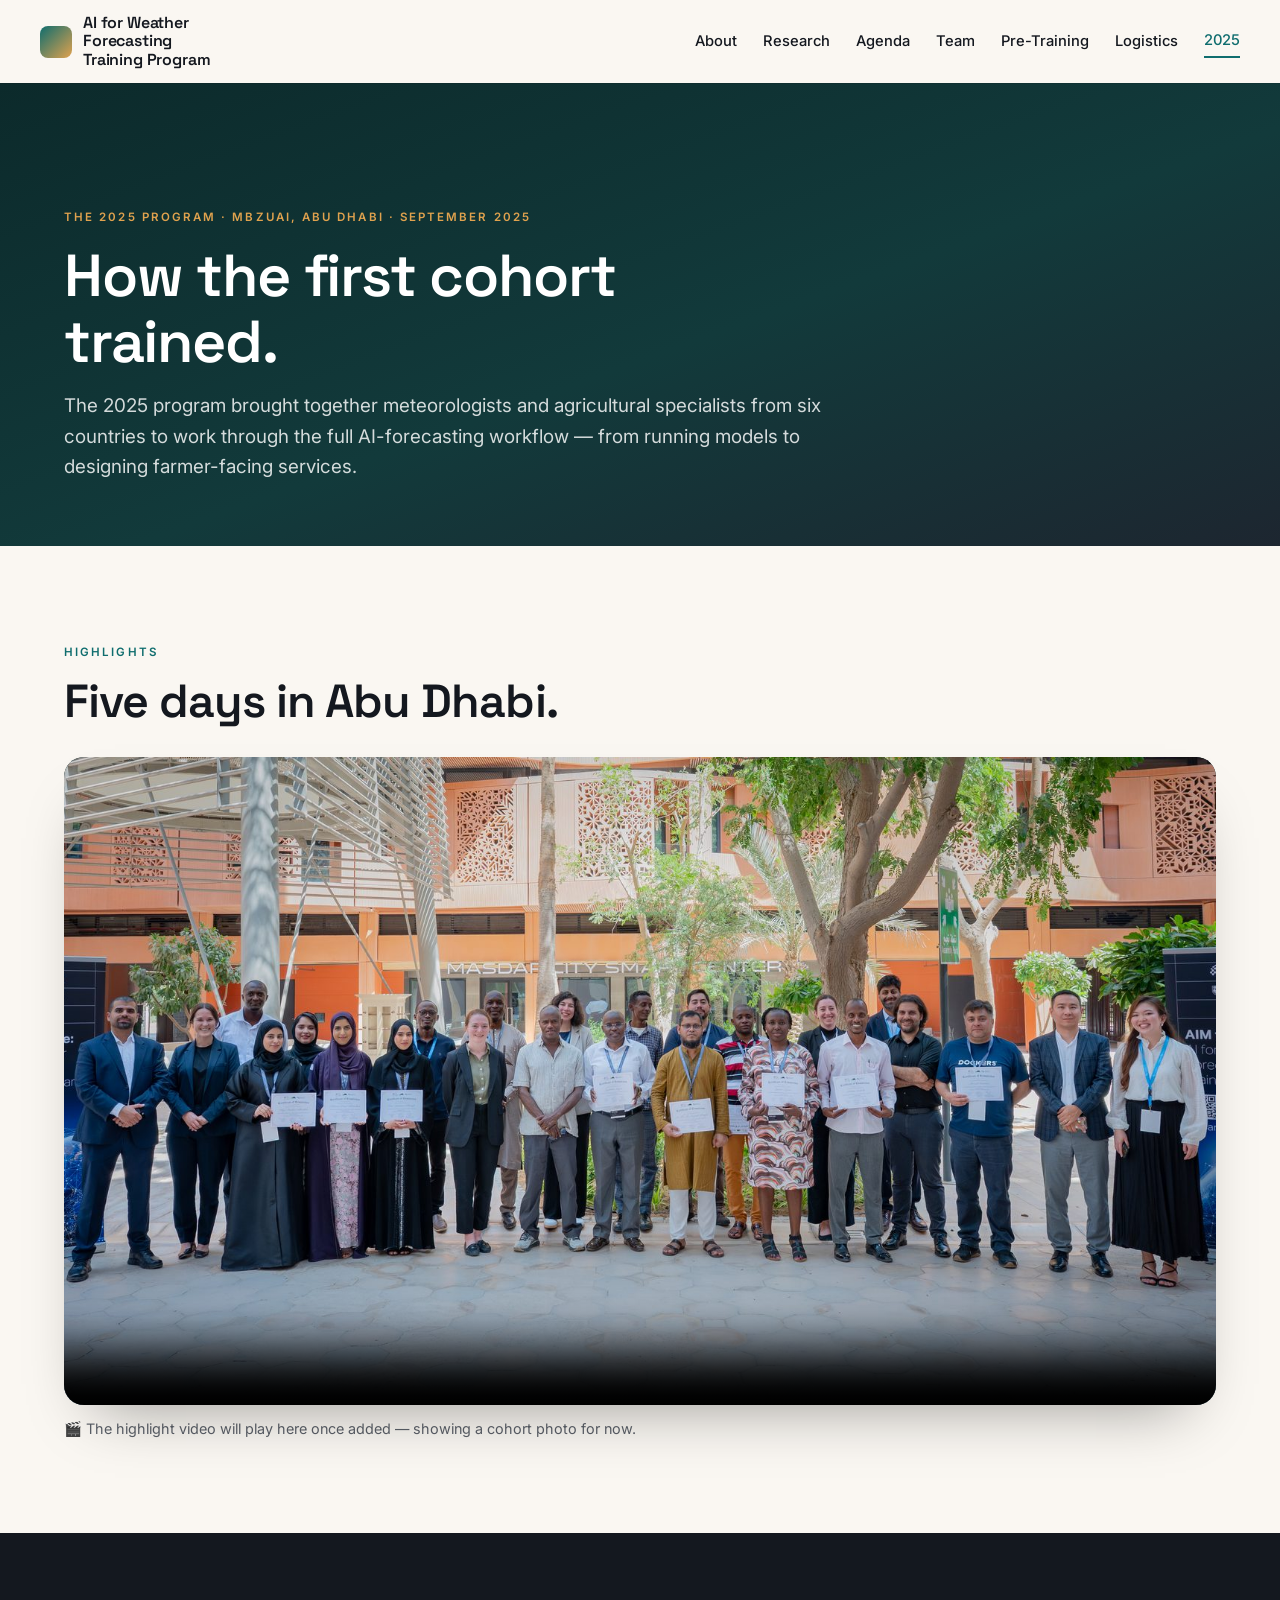
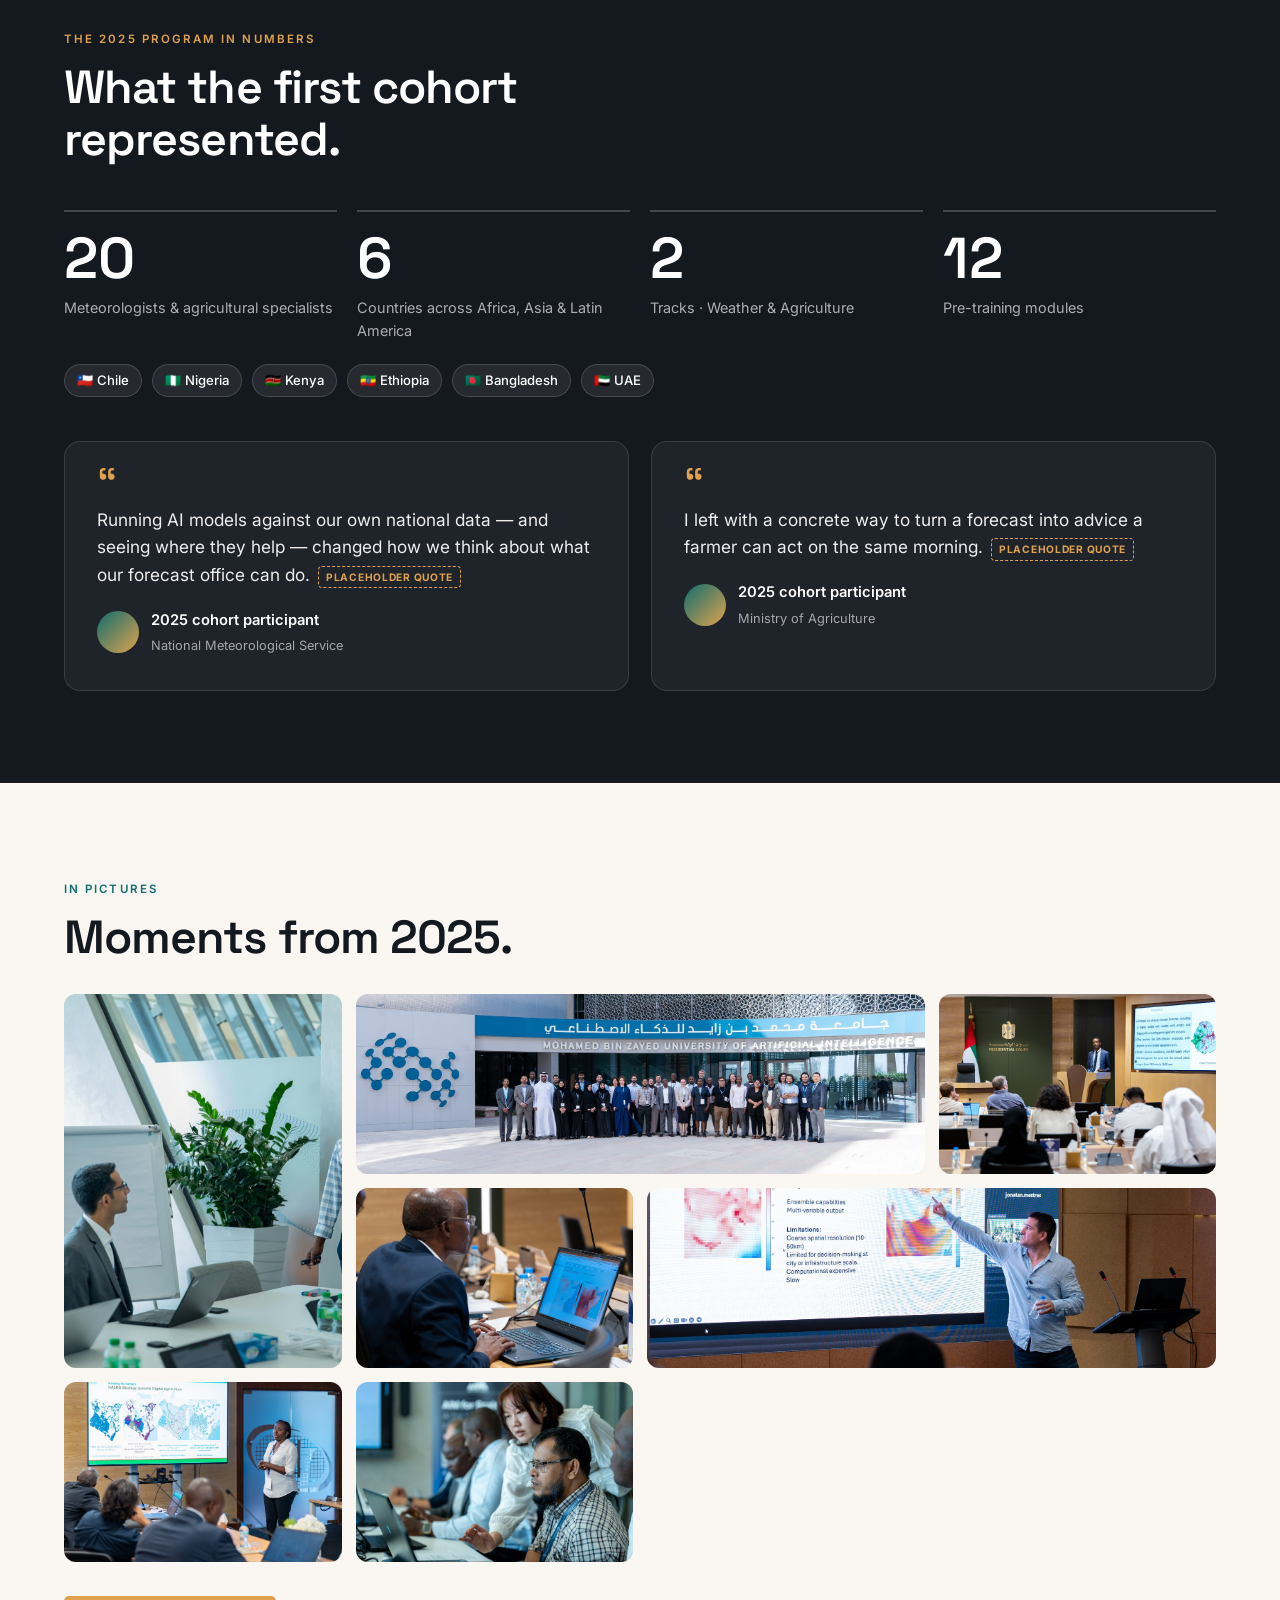
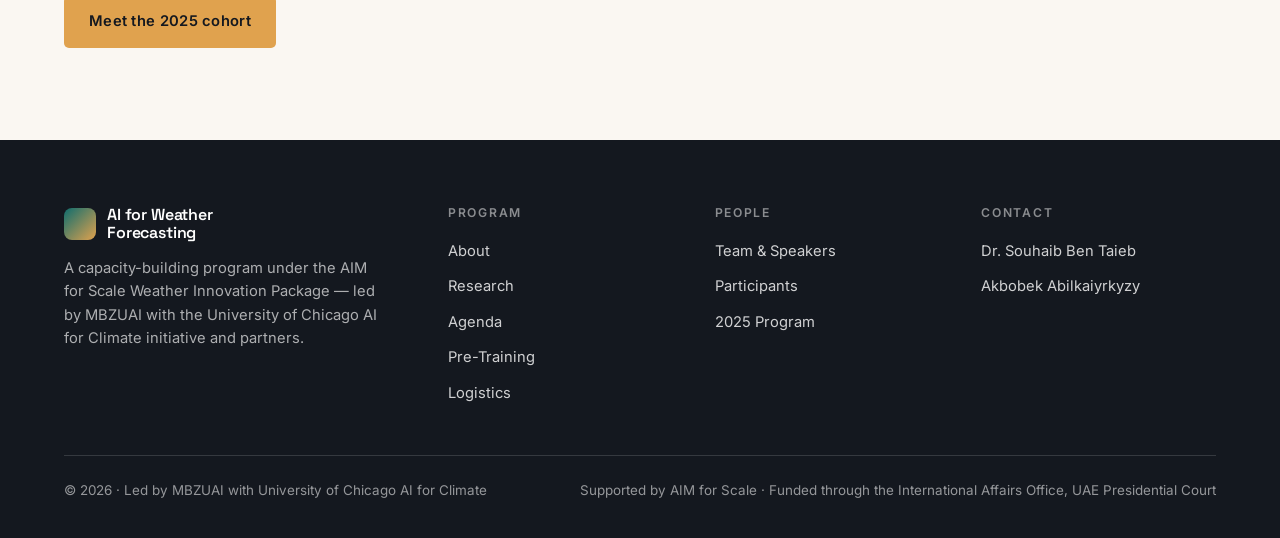
==== 2025.html @ da076595 "Add files via upload" ====
<!DOCTYPE html>
<html lang="en">
<head>
<meta charset="UTF-8">
<meta name="viewport" content="width=device-width, initial-scale=1.0">
<title>The 2025 Program · AI for Weather Forecasting Training Program</title>
<meta name="description" content="A look back at the 2025 program — the first cohort of meteorologists and agricultural specialists from six countries, trained at MBZUAI in Abu Dhabi, September 2025.">
<link rel="preconnect" href="https://fonts.googleapis.com">
<link rel="preconnect" href="https://fonts.gstatic.com" crossorigin>
<link href="https://fonts.googleapis.com/css2?family=Space+Grotesk:wght@400;500;600;700&family=Inter:wght@400;500;600;700&display=swap" rel="stylesheet">
<link rel="stylesheet" href="styles.css">
<style>
.play{position:absolute;inset:0;display:flex;align-items:center;justify-content:center;z-index:4;cursor:pointer;background:linear-gradient(160deg,rgba(12,42,43,.35),rgba(29,38,48,.55))}
.play .btncircle{width:80px;height:80px;border-radius:50%;background:var(--amber);display:flex;align-items:center;justify-content:center;box-shadow:0 12px 30px rgba(0,0,0,.35);transition:.2s}
.play:hover .btncircle{transform:scale(1.07)}
.play .btncircle::after{content:"";border-left:25px solid var(--ink);border-top:15px solid transparent;border-bottom:15px solid transparent;margin-left:6px}
.stat-row{display:grid;grid-template-columns:repeat(4,1fr);gap:20px;margin:8px 0}
.stat{border-top:2px solid rgba(255,255,255,.2);padding-top:18px}
.stat .fig{font-family:var(--serif);font-size:clamp(2.4rem,4.6vw,3.6rem);font-weight:600;line-height:1}
.stat .cap{color:rgba(255,255,255,.65);font-size:.9rem;margin-top:8px}
.flags{display:flex;gap:10px;flex-wrap:wrap;margin-top:22px}
.flags .flagchip{background:rgba(255,255,255,.08);border-color:rgba(255,255,255,.15);color:#fff}
.quotes{display:grid;grid-template-columns:1fr 1fr;gap:22px;margin-top:44px}
.quote{background:rgba(255,255,255,.05);border:1px solid rgba(255,255,255,.12);border-radius:16px;padding:32px}
.quote .qm{font-family:var(--serif);font-size:3rem;color:var(--amber);line-height:.5;height:24px}
.quote p{font-size:1.08rem;color:rgba(255,255,255,.92);margin:8px 0 18px}
.quote .who{display:flex;align-items:center;gap:12px}
.quote .who .av{width:42px;height:42px;border-radius:50%;background:linear-gradient(135deg,var(--teal),var(--amber));flex:0 0 auto}
.quote .who .nm{font-weight:600;font-size:.92rem}
.quote .who .rl{font-size:.8rem;color:rgba(255,255,255,.6)}
.tag-ph{display:inline-block;font-size:.64rem;font-weight:700;letter-spacing:.07em;color:var(--amber);border:1px dashed var(--amber);border-radius:4px;padding:2px 7px;margin-left:8px}
.gal{display:grid;grid-template-columns:repeat(4,1fr);grid-auto-rows:180px;gap:14px;margin-top:8px}
.gal .cell{background:var(--sand-2);border-radius:12px;position:relative;overflow:hidden}
.gal .cell.tall{grid-row:span 2}.gal .cell.wide{grid-column:span 2}
.gal .cell img{position:absolute;inset:0;width:100%;height:100%;object-fit:cover;transition:transform .5s}
.gal .cell:hover img{transform:scale(1.05)}
.vcap{color:var(--muted);font-size:.9rem;margin-top:12px}
@media(max-width:900px){.stat-row{grid-template-columns:1fr 1fr}.quotes{grid-template-columns:1fr}.gal{grid-template-columns:1fr 1fr}}
@media(max-width:560px){.stat-row,.gal{grid-template-columns:1fr}}
</style>
</head>
<body>

<nav class="nav">
  <div class="wrap nav-inner">
    <a class="brand" href="index.html"><span class="mark"></span>AI for Weather Forecasting<br>Training Program</a>
    <div class="links">
      <a href="index.html#about">About</a><a href="research.html">Research</a><a href="agenda.html">Agenda</a><a href="team.html">Team</a>
      <a href="pre-training.html">Pre-Training</a><a href="logistics.html">Logistics</a><a href="2025.html" class="active">2025</a>
    </div>
    <button class="burger" id="burger" aria-label="Open menu"><span></span><span></span><span></span></button>
  </div>
</nav>
<div class="sheet" id="sheet">
  <div class="top"><span class="brand"><span class="mark"></span>AI for Weather Forecasting</span><button class="x" id="closeSheet">&times;</button></div>
  <a href="index.html#about">About</a><a href="research.html">Research</a><a href="agenda.html">Agenda</a><a href="team.html">Team</a>
  <a href="pre-training.html">Pre-Training</a><a href="logistics.html">Logistics</a><a href="2025.html">2025</a>
</div>

<header class="pagehero">
  <div class="wrap">
    <span class="eyebrow" style="color:var(--amber)">The 2025 Program · MBZUAI, Abu Dhabi · September 2025</span>
    <h1>How the first cohort trained.</h1>
    <p class="lead">The 2025 program brought together meteorologists and agricultural specialists from six countries to work through the full AI-forecasting workflow — from running models to designing farmer-facing services.</p>
  </div>
</header>

<!-- HIGHLIGHT VIDEO -->
<section>
  <div class="wrap reveal">
    <div class="sec-head" style="margin-bottom:30px"><span class="eyebrow">Highlights</span><h2>Five days in Abu Dhabi.</h2></div>
    <!-- Poster is a real 2025 cohort photo. Drop assets/2025-highlight.mp4 (H.264) in to enable playback. -->
    <div class="embed-16x9">
      <video id="hl" poster="assets/2025-02.jpg" preload="metadata" controls playsinline>
        <source src="assets/2025-highlight.mp4" type="video/mp4">
        Your browser does not support the video tag.
      </video>
      <div class="play" id="playbtn" style="display:none"><span class="btncircle"></span></div>
    </div>
    <p class="vcap">🎬 The highlight video will play here once added — showing a cohort photo for now.</p>
  </div>
</section>

<!-- OUTCOMES -->
<section class="band-ink">
  <div class="wrap reveal">
    <div class="sec-head"><span class="eyebrow" style="color:var(--amber)">The 2025 program in numbers</span><h2 style="color:#fff">What the first cohort represented.</h2></div>
    <div class="stat-row" style="margin-top:44px">
      <div class="stat"><div class="fig">20</div><div class="cap">Meteorologists &amp; agricultural specialists</div></div>
      <div class="stat"><div class="fig">6</div><div class="cap">Countries across Africa, Asia &amp; Latin America</div></div>
      <div class="stat"><div class="fig">2</div><div class="cap">Tracks · Weather &amp; Agriculture</div></div>
      <div class="stat"><div class="fig">12</div><div class="cap">Pre-training modules</div></div>
    </div>
    <div class="flags">
      <span class="flagchip">🇨🇱 Chile</span><span class="flagchip">🇳🇬 Nigeria</span><span class="flagchip">🇰🇪 Kenya</span>
      <span class="flagchip">🇪🇹 Ethiopia</span><span class="flagchip">🇧🇩 Bangladesh</span><span class="flagchip">🇦🇪 UAE</span>
    </div>
    <div class="quotes">
      <div class="quote">
        <div class="qm">&ldquo;</div>
        <p>Running AI models against our own national data — and seeing where they help — changed how we think about what our forecast office can do.<span class="tag-ph">PLACEHOLDER QUOTE</span></p>
        <div class="who"><span class="av"></span><span><span class="nm">2025 cohort participant</span><br><span class="rl">National Meteorological Service</span></span></div>
      </div>
      <div class="quote">
        <div class="qm">&ldquo;</div>
        <p>I left with a concrete way to turn a forecast into advice a farmer can act on the same morning.<span class="tag-ph">PLACEHOLDER QUOTE</span></p>
        <div class="who"><span class="av"></span><span><span class="nm">2025 cohort participant</span><br><span class="rl">Ministry of Agriculture</span></span></div>
      </div>
    </div>
  </div>
</section>

<!-- GALLERY -->
<section>
  <div class="wrap reveal">
    <div class="sec-head" style="margin-bottom:30px"><span class="eyebrow">In pictures</span><h2>Moments from 2025.</h2></div>
    <div class="gal">
      <div class="cell tall"><img src="assets/2025-01.jpg" alt="Session at the 2025 program" loading="lazy"></div>
      <div class="cell wide"><img src="assets/2025-03.jpg" alt="The 2025 cohort at MBZUAI, Abu Dhabi" loading="lazy"></div>
      <div class="cell"><img src="assets/2025-04.jpg" alt="Presentation during the 2025 program" loading="lazy"></div>
      <div class="cell"><img src="assets/2025-06.jpg" alt="Participant presenting" loading="lazy"></div>
      <div class="cell wide"><img src="assets/2025-08.jpg" alt="Hands-on lab session" loading="lazy"></div>
      <div class="cell"><img src="assets/2025-05.jpg" alt="Session at the UAE Presidential Court" loading="lazy"></div>
      <div class="cell"><img src="assets/2025-07.jpg" alt="Collaboration during the labs" loading="lazy"></div>
    </div>
    <div style="margin-top:34px"><a class="btn btn-accent" href="participants.html">Meet the 2025 cohort</a></div>
  </div>
</section>

<footer>
  <div class="wrap">
    <div class="foot-grid">
      <div><span class="brand"><span class="mark"></span>AI for Weather Forecasting</span><p class="foot-note">A capacity-building program under the AIM for Scale Weather Innovation Package — led by MBZUAI with the University of Chicago AI for Climate initiative and partners.</p></div>
      <div><h4>Program</h4><a href="index.html#about">About</a><a href="research.html">Research</a><a href="agenda.html">Agenda</a><a href="pre-training.html">Pre-Training</a><a href="logistics.html">Logistics</a></div>
      <div><h4>People</h4><a href="team.html">Team &amp; Speakers</a><a href="participants.html">Participants</a><a href="2025.html">2025 Program</a></div>
      <div><h4>Contact</h4><a href="mailto:Souhaib.BenTaieb@mbzuai.ac.ae">Dr. Souhaib Ben Taieb</a><a href="mailto:Akbobek.Abilkaiyrkyzy@mbzuai.ac.ae">Akbobek Abilkaiyrkyzy</a></div>
    </div>
    <div class="foot-bottom"><span>© 2026 · Led by MBZUAI with University of Chicago AI for Climate</span><span>Supported by AIM for Scale · Funded through the International Affairs Office, UAE Presidential Court</span></div>
  </div>
</footer>

<script>
const sheet=document.getElementById('sheet');
document.getElementById('burger').onclick=()=>sheet.classList.add('open');
document.getElementById('closeSheet').onclick=()=>sheet.classList.remove('open');
sheet.querySelectorAll('a').forEach(a=>a.onclick=()=>sheet.classList.remove('open'));
const io=new IntersectionObserver(es=>es.forEach(e=>{if(e.isIntersecting){e.target.classList.add('in');io.unobserve(e.target);}}),{threshold:.12});
document.querySelectorAll('.reveal').forEach(el=>io.observe(el));
const hl=document.getElementById('hl'),pb=document.getElementById('playbtn');
if(pb&&hl){hl.addEventListener('loadeddata',()=>{pb.style.display='flex';});
  pb.onclick=()=>{pb.style.display='none';hl.play().catch(()=>{});};}
</script>
</body>
</html>
---- styles.css ----
/* ============================================================
   AI Weather Forecasting Training Program — shared design system
   Used by: index.html, pre-training.html, agenda.html,
            team.html, logistics.html
   ============================================================ */

:root{
  --ink:#14181F; --paper:#FAF7F2; --sand:#ECE4D6; --sand-2:#E3D8C4;
  --teal:#0F6D6E; --teal-d:#0A5354; --amber:#E0A24E; --amber-d:#C9863A;
  --muted:#5B6068; --line:rgba(20,24,31,.12);
  --serif:'Space Grotesk','Inter',system-ui,sans-serif; --sans:'Inter',system-ui,sans-serif;
  --wrap:1200px;
}
*{box-sizing:border-box;margin:0;padding:0}
html{scroll-behavior:smooth}
body{font-family:var(--sans);color:var(--ink);background:var(--paper);line-height:1.6;-webkit-font-smoothing:antialiased}
img{max-width:100%;display:block}
a{color:inherit;text-decoration:none}
.wrap{max-width:var(--wrap);margin:0 auto;padding:0 24px}
h1,h2,h3,h4{font-family:var(--serif);font-weight:600;line-height:1.12;letter-spacing:-.02em}
.eyebrow{font-family:var(--sans);font-weight:600;font-size:.72rem;letter-spacing:.18em;text-transform:uppercase;color:var(--teal)}
.lead{font-size:1.18rem;color:var(--muted);max-width:64ch}
.center{text-align:center}
.mx{margin-left:auto;margin-right:auto}

/* annotation flag for placeholder assets/copy */
.note{position:relative}
.note::after{content:attr(data-note);position:absolute;top:10px;left:10px;background:var(--ink);color:#fff;font-family:var(--sans);
  font-size:.62rem;font-weight:600;letter-spacing:.05em;padding:5px 9px;border-radius:4px;max-width:82%;line-height:1.35;z-index:3;opacity:.92}

/* ---------- buttons ---------- */
.btn{display:inline-flex;align-items:center;gap:8px;font-family:var(--sans);font-weight:600;font-size:.92rem;letter-spacing:.02em;
  padding:13px 24px;border-radius:5px;border:1.5px solid transparent;cursor:pointer;transition:.15s;white-space:nowrap}
.btn-primary{background:var(--ink);color:#fff}.btn-primary:hover{background:#000}
.btn-accent{background:var(--amber);color:var(--ink)}.btn-accent:hover{background:var(--amber-d)}
.btn-teal{background:var(--teal);color:#fff}.btn-teal:hover{background:var(--teal-d)}
.btn-outline{border-color:var(--ink);color:var(--ink)}.btn-outline:hover{background:var(--ink);color:#fff}
.btn-lg{padding:16px 32px;font-size:1.02rem}
.btn[disabled],.btn.is-disabled{background:var(--sand-2);color:var(--muted);cursor:not-allowed;border-color:transparent}

/* ---------- nav + partner lockup ---------- */
.nav{position:sticky;top:0;z-index:50;background:rgba(250,247,242,.92);backdrop-filter:blur(10px);box-shadow:0 1px 0 var(--line)}
.nav.overhero{background:transparent;box-shadow:none}
.nav-inner{display:flex;align-items:center;justify-content:space-between;gap:24px;padding:14px 0}
.brand{display:flex;align-items:center;gap:11px;font-family:var(--serif);font-weight:600;font-size:1rem;line-height:1.15;letter-spacing:-.01em;max-width:22ch}
.brand .mark{width:32px;height:32px;border-radius:8px;background:linear-gradient(135deg,var(--teal),var(--amber));flex:0 0 auto}
.nav.overhero .brand,.nav.overhero .links a{color:#fff}
.links{display:flex;align-items:center;gap:26px}
.links a{font-size:.92rem;font-weight:500;padding:4px 0}
.links a:hover{color:var(--teal)}
.nav.overhero .links a:hover{color:var(--amber)}
.links a.active{color:var(--teal);border-bottom:2px solid var(--teal)}
.nav.overhero .links a.active{color:#fff;border-color:var(--amber)}
.burger{display:none;flex-direction:column;gap:5px;background:none;border:0;cursor:pointer;padding:6px;color:var(--ink)}
.nav.overhero .burger{color:#fff}
.burger span{width:24px;height:2px;background:currentColor}

/* partner strip — the co-branded identity */
.partners{background:var(--ink);color:#fff;padding:20px 0}
.partners.light{background:#fff;color:var(--ink);border-bottom:1px solid var(--line)}
.partners-inner{display:flex;align-items:center;gap:14px 30px;flex-wrap:wrap;justify-content:center}
.partners .plabel{font-size:.7rem;letter-spacing:.16em;text-transform:uppercase;color:rgba(255,255,255,.5)}
.partners.light .plabel{color:var(--muted)}
.plogo{height:38px;padding:7px 15px;border:1px solid rgba(255,255,255,.2);border-radius:7px;display:flex;align-items:center;
  font-weight:600;font-size:.8rem;letter-spacing:.01em;color:rgba(255,255,255,.9);background:rgba(255,255,255,.04)}
.partners.light .plogo{border-color:var(--line);color:var(--ink);background:var(--sand)}
.plogo.support{opacity:.85;font-weight:500}

/* image-based partner lockup */
.logolock{display:flex;flex-direction:column;gap:18px;align-items:center;text-align:center}
.logolabel{font-size:.7rem;letter-spacing:.16em;text-transform:uppercase;color:var(--muted);font-weight:600}
.logorow{display:flex;align-items:center;justify-content:center;gap:20px 40px;flex-wrap:wrap}
.logorow img{height:52px;width:auto;object-fit:contain}
.logorow.sm{gap:16px 30px}
.logorow.sm img{height:32px;filter:grayscale(1);opacity:.7;transition:.2s}
.logorow.sm img:hover{filter:none;opacity:1}
.logodiv{width:1px;height:34px;background:var(--line)}
@media(max-width:560px){.logorow img{height:40px}.logorow.sm img{height:26px}}

/* mobile sheet */
.sheet{position:fixed;inset:0;background:var(--paper);z-index:60;transform:translateX(100%);transition:transform .3s;display:flex;flex-direction:column;padding:24px}
.sheet.open{transform:none}
.sheet .top{display:flex;justify-content:space-between;align-items:center;margin-bottom:28px}
.sheet a{font-family:var(--serif);font-size:1.5rem;padding:13px 0;border-bottom:1px solid var(--line)}
.x{background:none;border:0;font-size:1.9rem;cursor:pointer;line-height:1}

/* ---------- sections ---------- */
section{padding:92px 0}
.band{background:var(--sand)}
.band-ink{background:var(--ink);color:#fff}
.reveal{opacity:0;transform:translateY(24px);transition:opacity .6s ease-out,transform .6s ease-out}
.reveal.in{opacity:1;transform:none}
.sec-head{max-width:66ch}
.sec-head h2{font-size:clamp(1.9rem,3.8vw,2.9rem);margin:12px 0}

/* page hero (interior pages) */
.pagehero{background:linear-gradient(160deg,#0c2a2b,#123a3b 55%,#1d2630);color:#fff;padding:120px 0 64px}
.pagehero .lead{color:rgba(255,255,255,.82)}
.pagehero h1{font-size:clamp(2.3rem,5vw,3.7rem);max-width:20ch;margin:14px 0 16px}
.pagehero.overlap{padding-bottom:120px}

/* ---------- cards ---------- */
.grid-2{display:grid;grid-template-columns:repeat(2,1fr);gap:24px}
.grid-3{display:grid;grid-template-columns:repeat(3,1fr);gap:24px}
.grid-4{display:grid;grid-template-columns:repeat(4,1fr);gap:22px}
.card{background:#fff;border:1px solid var(--line);border-radius:12px;padding:30px;transition:transform .2s,box-shadow .2s}
.card:hover{transform:translateY(-4px);box-shadow:0 20px 40px -24px rgba(0,0,0,.25)}
.card h3{font-size:1.35rem;margin:12px 0 10px}
.card p{color:var(--muted);font-size:.97rem}

/* person card */
.person{background:#fff;border:1px solid var(--line);border-radius:14px;overflow:hidden;transition:transform .2s,box-shadow .2s;display:flex;flex-direction:column}
.person:hover{transform:translateY(-4px);box-shadow:0 20px 40px -24px rgba(0,0,0,.25)}
.person .ph{aspect-ratio:1/1;background:linear-gradient(150deg,var(--sand-2),#cdbfa4);position:relative;overflow:hidden}
.person .ph img{position:absolute;inset:0;width:100%;height:100%;object-fit:cover}
.person .ph .initials{position:absolute;inset:0;display:flex;align-items:center;justify-content:center;font-family:var(--serif);font-size:2.2rem;color:rgba(20,24,31,.32)}
.person .pb{padding:18px 20px}
.person .pn{font-family:var(--serif);font-size:1.15rem;font-weight:600}
.person .pr{color:var(--teal);font-size:.82rem;font-weight:600;margin-top:3px}
.person .po{color:var(--muted);font-size:.86rem;margin-top:2px}
.flagchip{display:inline-flex;align-items:center;gap:6px;background:var(--sand);border:1px solid var(--line);border-radius:100px;padding:5px 12px;font-size:.82rem;font-weight:500}

/* track tags */
.tracktag{display:inline-block;font-size:.68rem;font-weight:700;letter-spacing:.1em;text-transform:uppercase;padding:5px 11px;border-radius:100px}
.tt-weather{background:rgba(15,109,110,.12);color:var(--teal-d)}
.tt-ag{background:rgba(224,162,78,.18);color:var(--amber-d)}
.tt-joint{background:rgba(20,24,31,.08);color:var(--ink)}

/* video embed */
.embed-16x9{position:relative;aspect-ratio:16/9;border-radius:20px;overflow:hidden;background:#0c2a2b;box-shadow:0 30px 60px -30px rgba(0,0,0,.4)}
.embed-16x9 video,.embed-16x9 iframe{position:absolute;inset:0;width:100%;height:100%;object-fit:cover;border:0}

/* ---------- footer ---------- */
footer{background:var(--ink);color:#fff;padding:66px 0 36px}
.foot-grid{display:grid;grid-template-columns:1.5fr 1fr 1fr 1fr;gap:32px}
footer .brand{color:#fff}
footer h4{font-family:var(--sans);font-size:.76rem;letter-spacing:.14em;text-transform:uppercase;color:rgba(255,255,255,.5);margin-bottom:14px}
footer a{display:block;color:rgba(255,255,255,.8);font-size:.92rem;padding:6px 0}
footer a:hover{color:var(--amber)}
.foot-note{color:rgba(255,255,255,.65);font-size:.92rem;margin-top:14px;max-width:36ch}
.foot-bottom{border-top:1px solid rgba(255,255,255,.14);margin-top:44px;padding-top:24px;display:flex;justify-content:space-between;gap:16px;flex-wrap:wrap;color:rgba(255,255,255,.55);font-size:.84rem}

/* ---------- responsive ---------- */
@media(max-width:900px){
  .links,.nav .btn.deskonly{display:none}
  .burger{display:flex}
  .grid-4{grid-template-columns:repeat(2,1fr)}
  .grid-3{grid-template-columns:1fr 1fr}
  section{padding:64px 0}
  .foot-grid{grid-template-columns:1fr 1fr}
  .pagehero{padding:100px 0 52px}
}
@media(max-width:560px){
  .grid-2,.grid-3,.grid-4,.foot-grid{grid-template-columns:1fr}
  .note::after{max-width:92%}
}
@media(prefers-reduced-motion:reduce){.reveal{opacity:1;transform:none;transition:none}html{scroll-behavior:auto}}
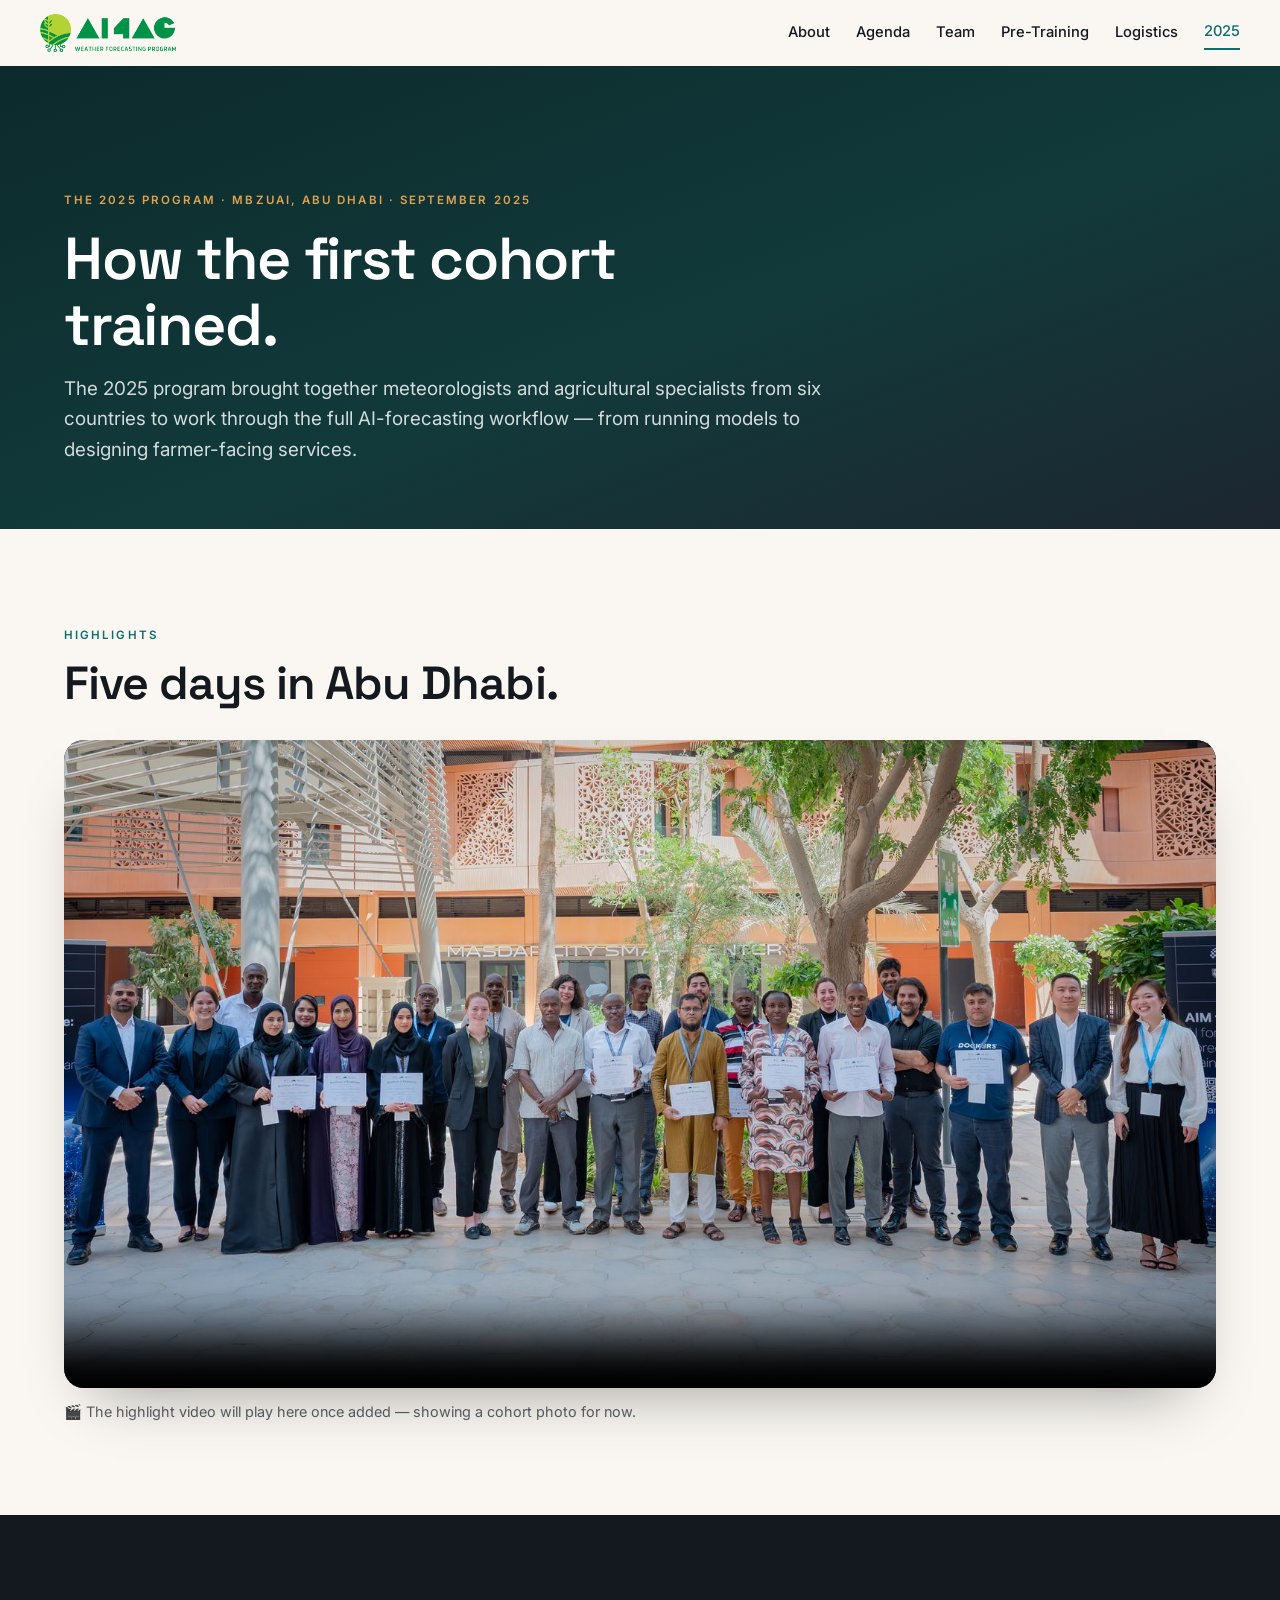
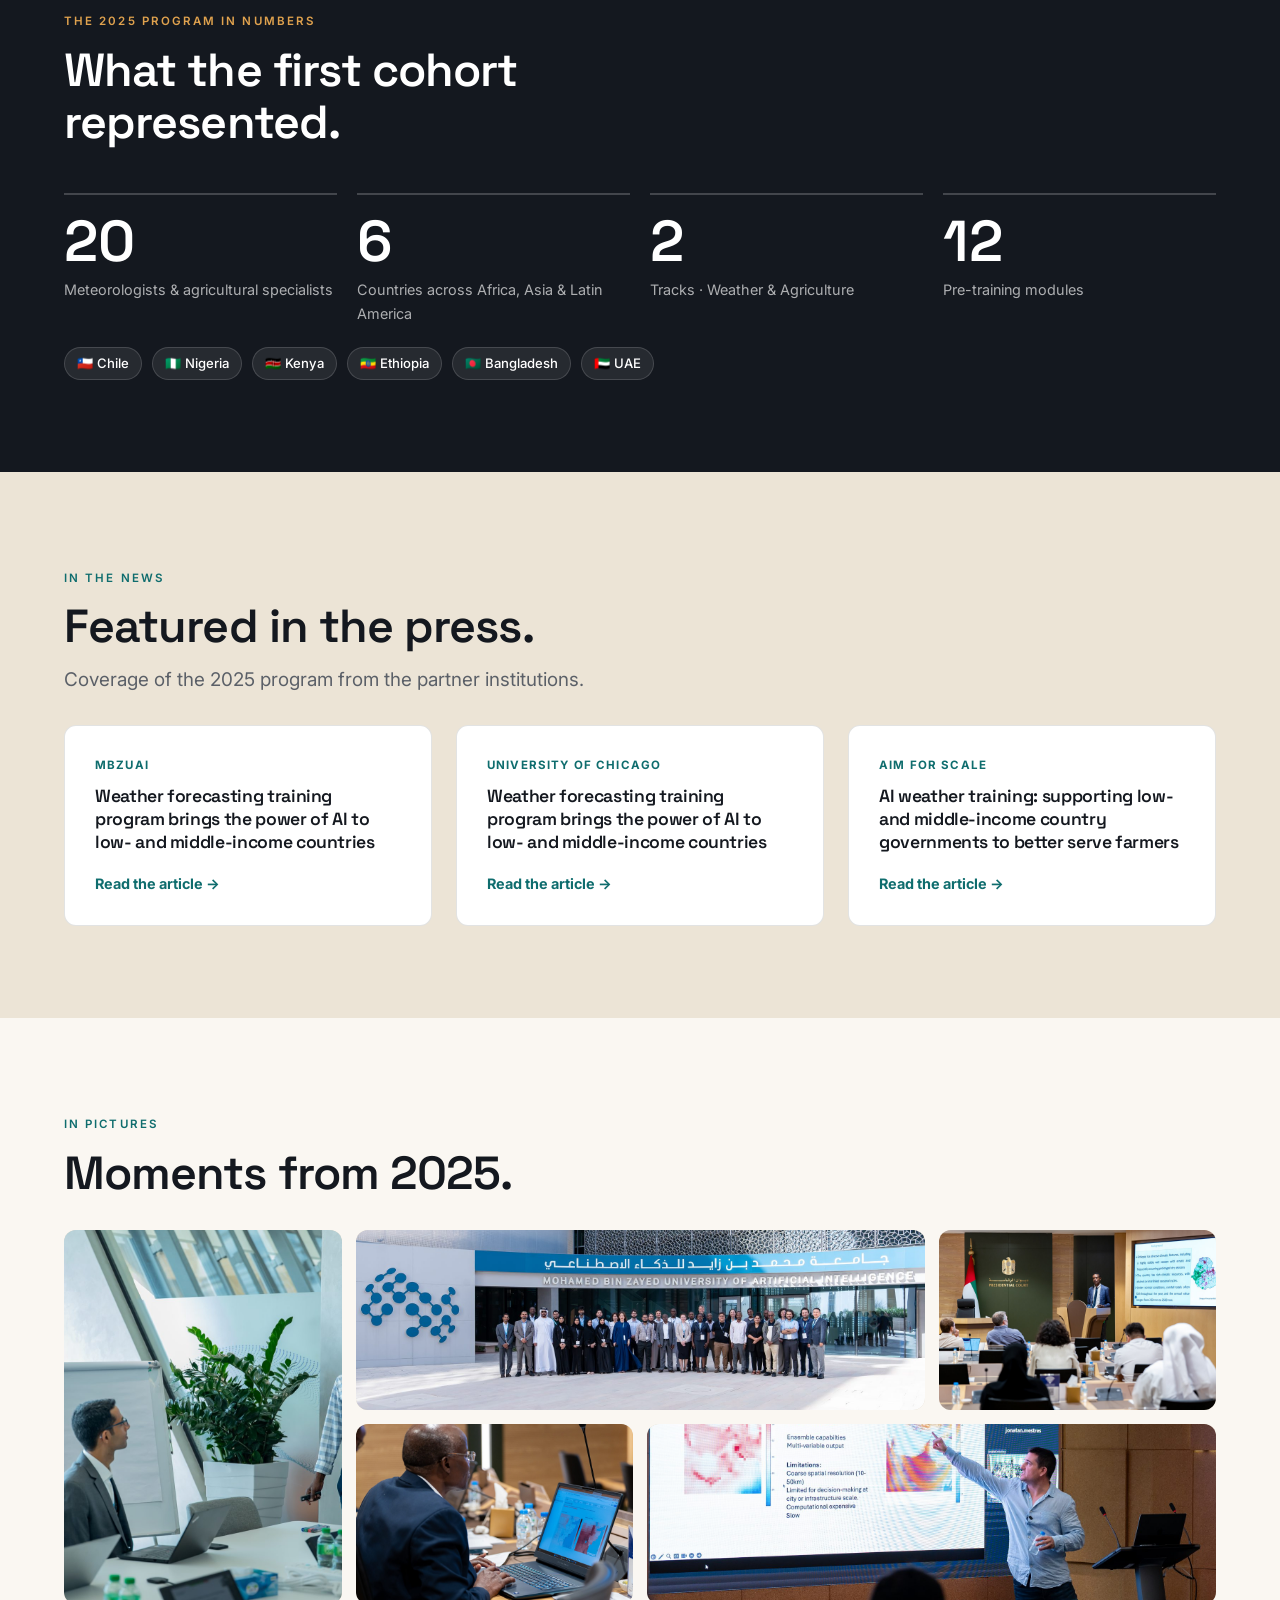
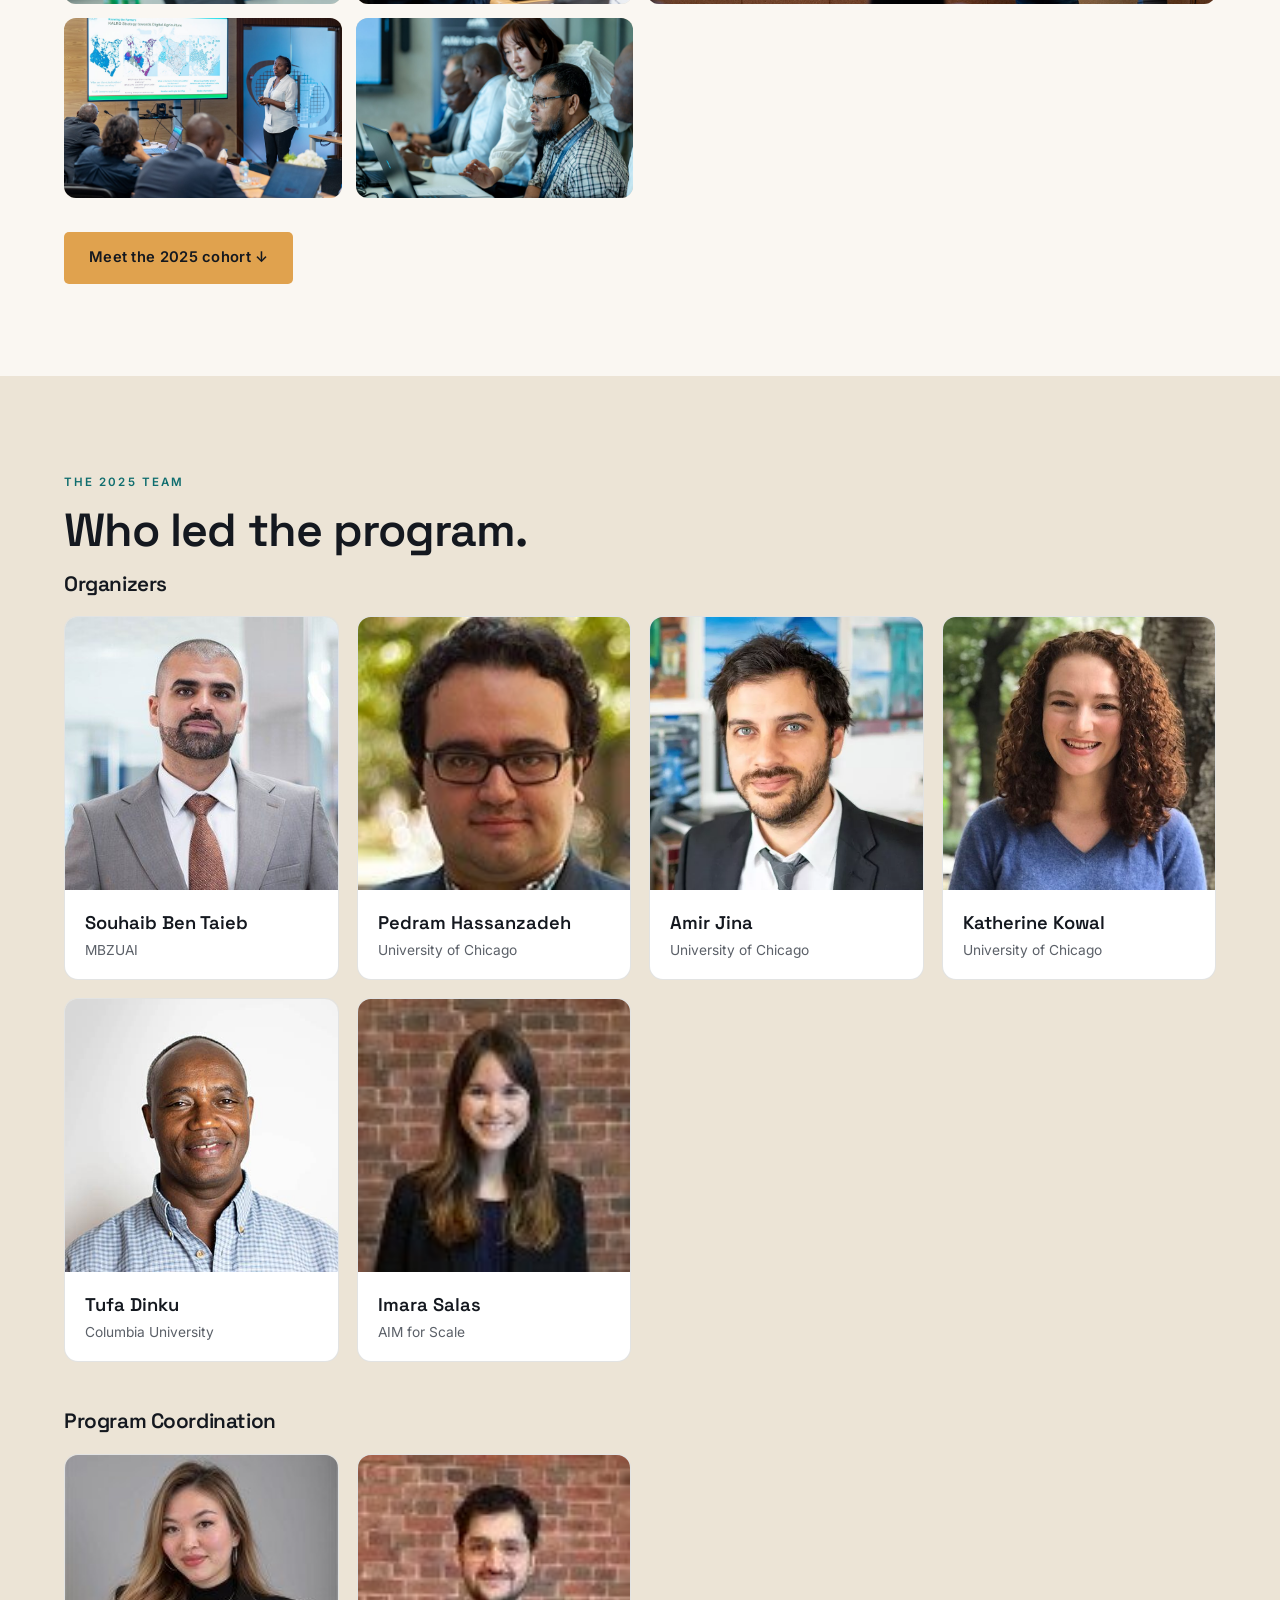
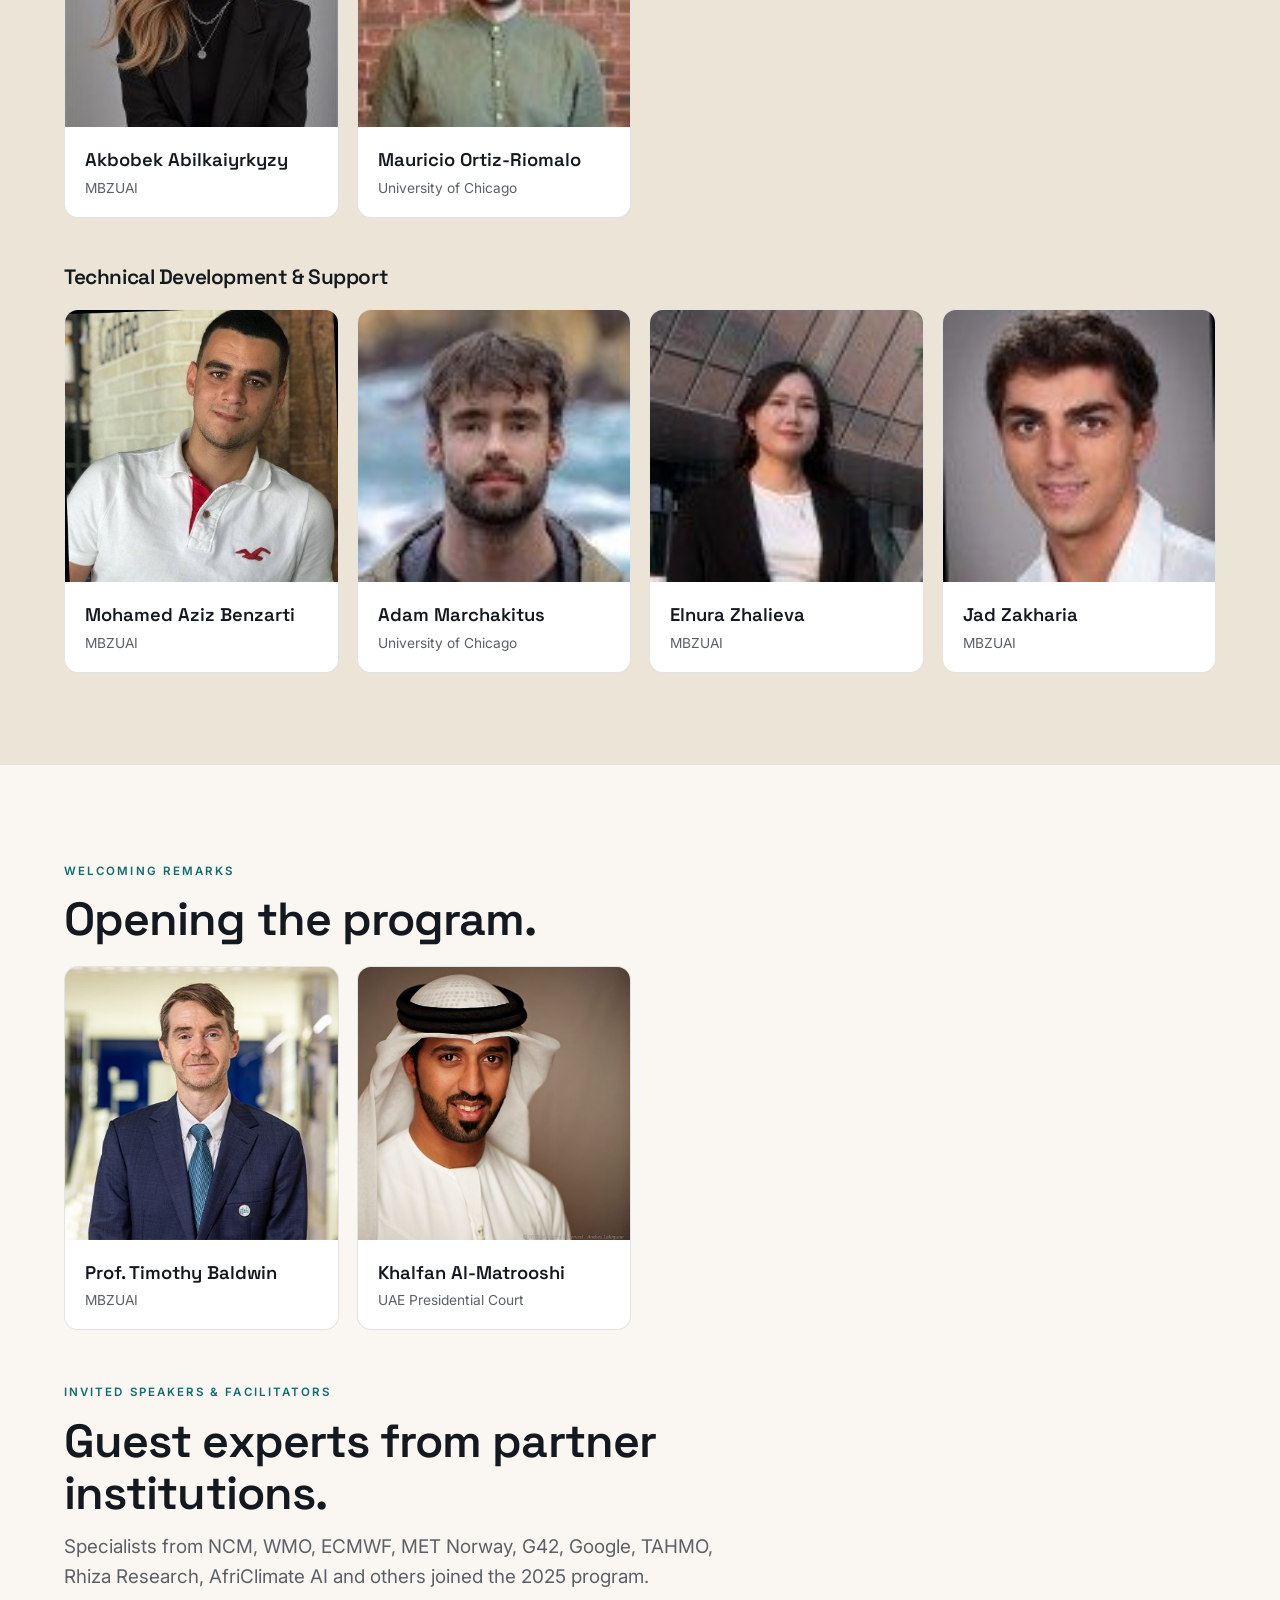
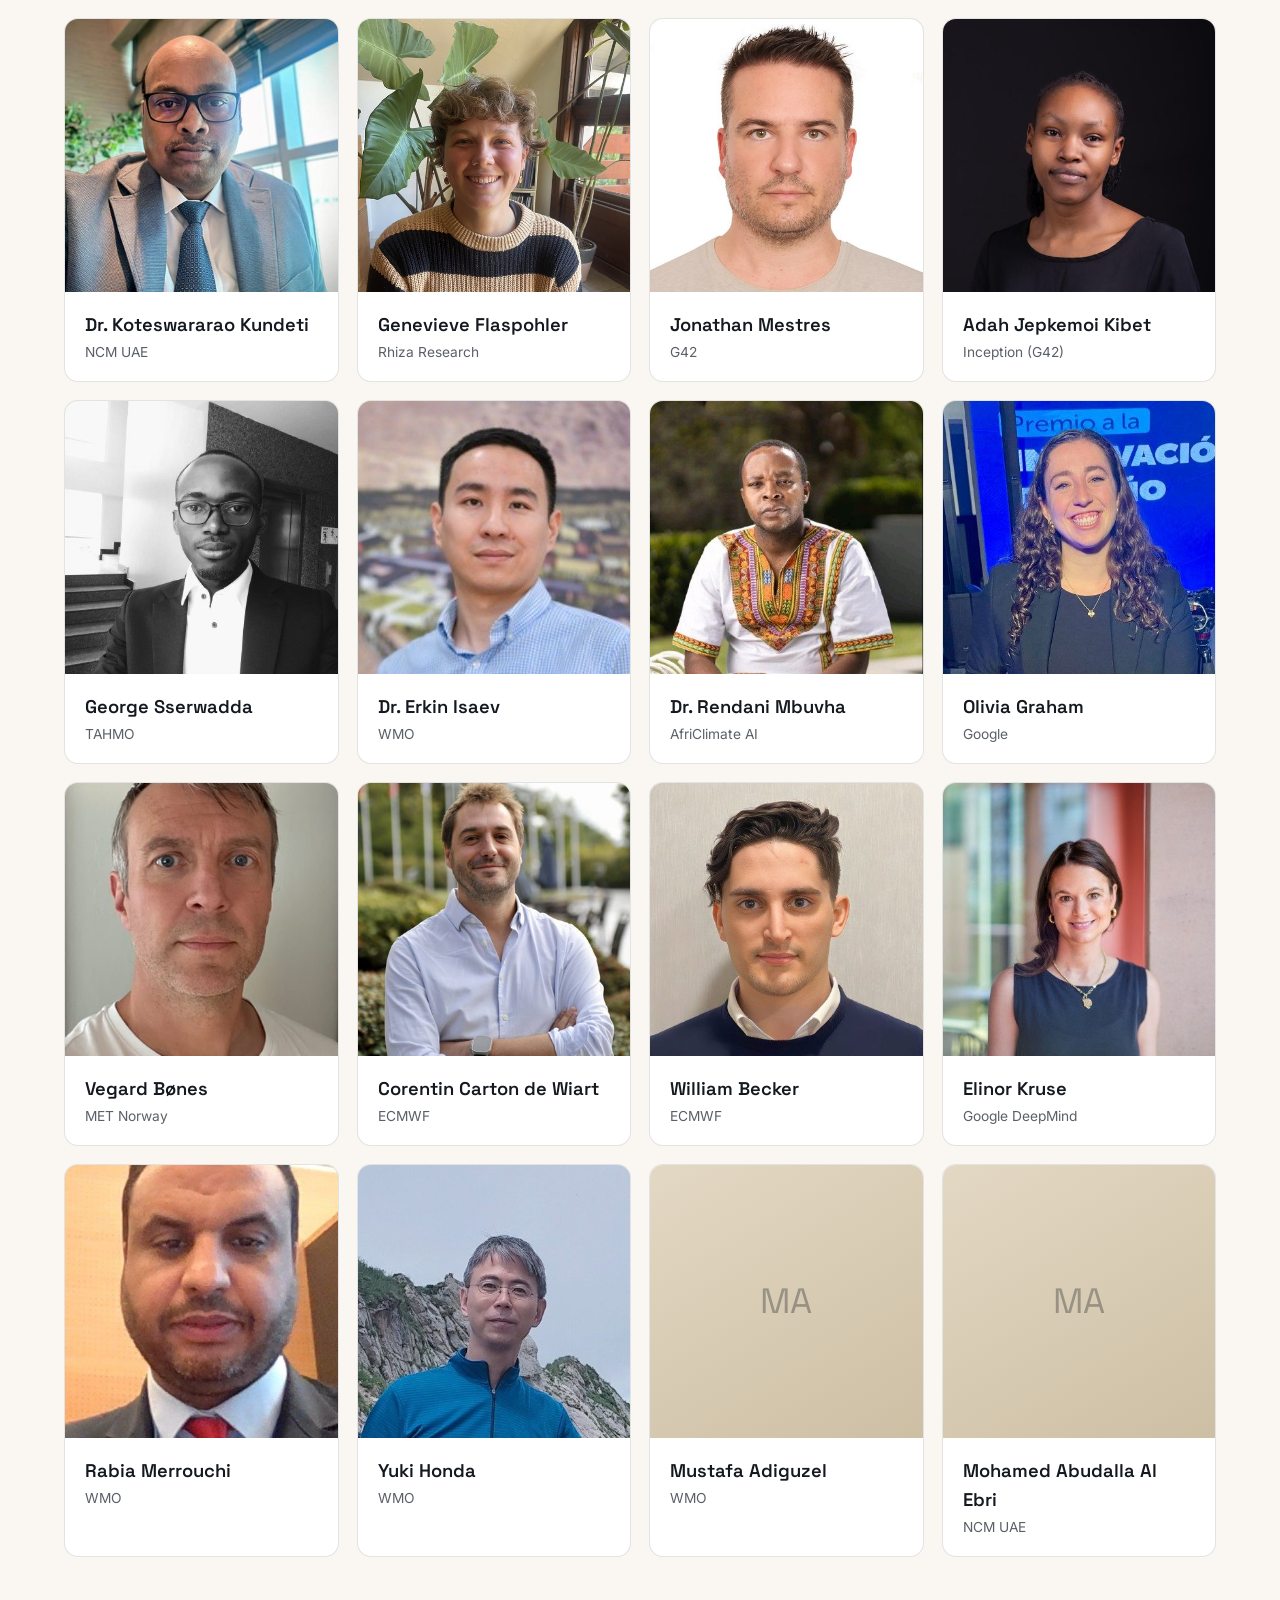
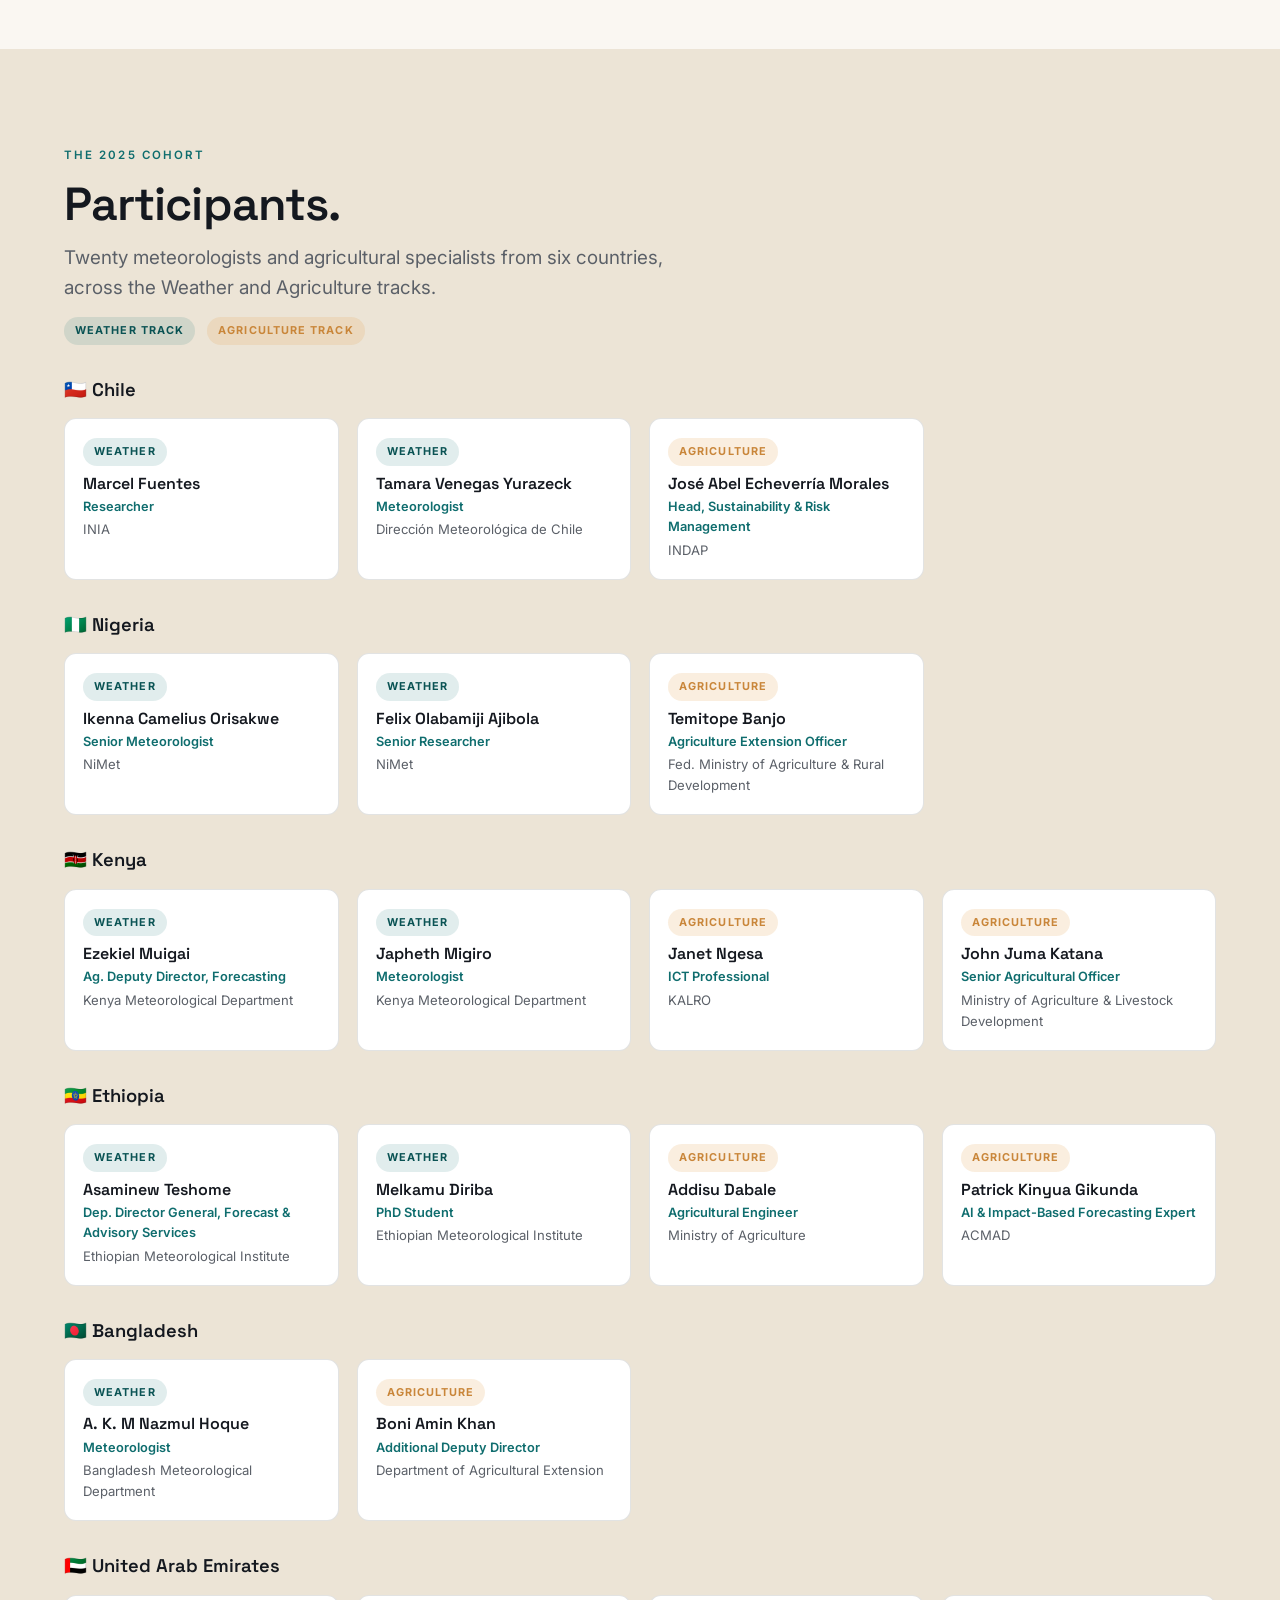
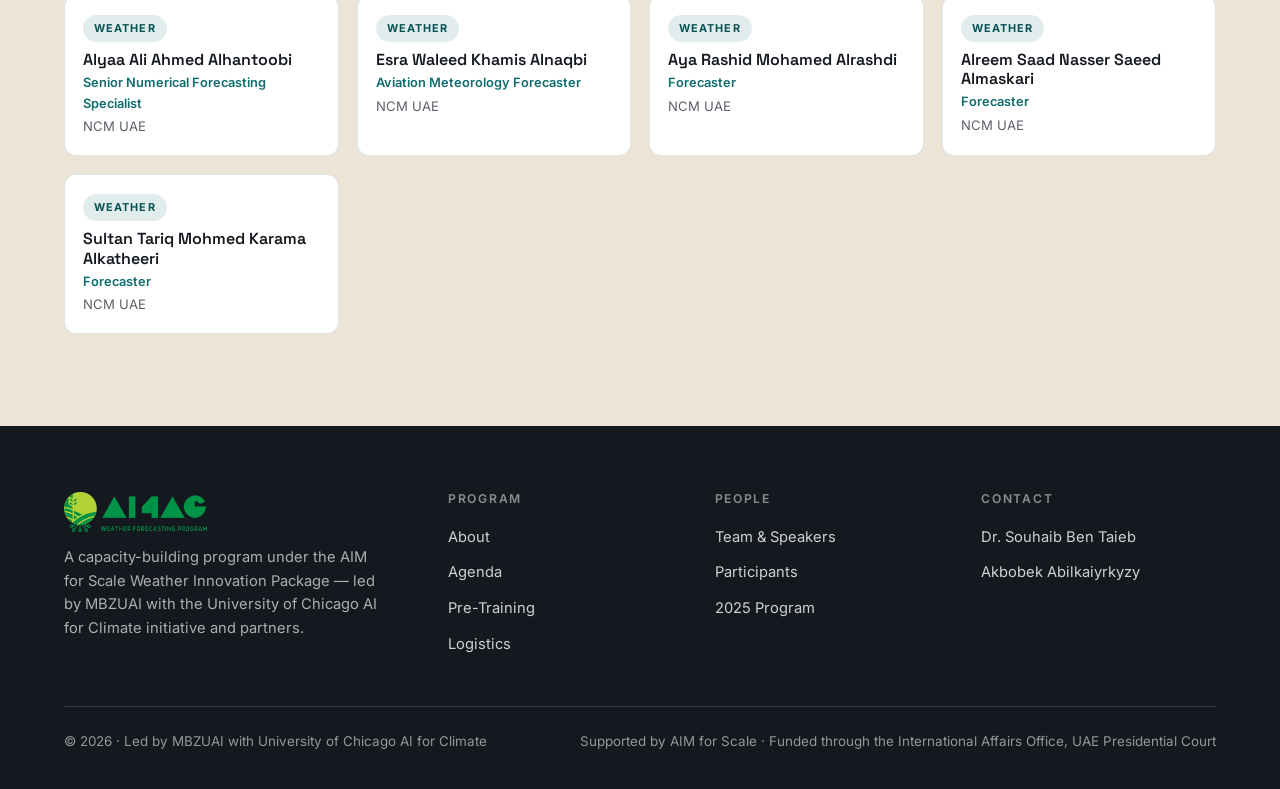
==== commit fe905c07: "Update website content and branding" ====
--- a/2025.html
+++ b/2025.html
@@ -3,12 +3,13 @@
 <head>
 <meta charset="UTF-8">
 <meta name="viewport" content="width=device-width, initial-scale=1.0">
-<title>The 2025 Program · AI for Weather Forecasting Training Program</title>
+<title>The 2025 Program · AI4AG Weather Forecasting Program</title>
 <meta name="description" content="A look back at the 2025 program — the first cohort of meteorologists and agricultural specialists from six countries, trained at MBZUAI in Abu Dhabi, September 2025.">
 <link rel="preconnect" href="https://fonts.googleapis.com">
 <link rel="preconnect" href="https://fonts.gstatic.com" crossorigin>
 <link href="https://fonts.googleapis.com/css2?family=Space+Grotesk:wght@400;500;600;700&family=Inter:wght@400;500;600;700&display=swap" rel="stylesheet">
 <link rel="stylesheet" href="styles.css">
+<link rel="icon" type="image/png" href="assets/favicon.png">
 <style>
 .play{position:absolute;inset:0;display:flex;align-items:center;justify-content:center;z-index:4;cursor:pointer;background:linear-gradient(160deg,rgba(12,42,43,.35),rgba(29,38,48,.55))}
 .play .btncircle{width:80px;height:80px;border-radius:50%;background:var(--amber);display:flex;align-items:center;justify-content:center;box-shadow:0 12px 30px rgba(0,0,0,.35);transition:.2s}
@@ -35,25 +36,38 @@
 .gal .cell img{position:absolute;inset:0;width:100%;height:100%;object-fit:cover;transition:transform .5s}
 .gal .cell:hover img{transform:scale(1.05)}
 .vcap{color:var(--muted);font-size:.9rem;margin-top:12px}
-@media(max-width:900px){.stat-row{grid-template-columns:1fr 1fr}.quotes{grid-template-columns:1fr}.gal{grid-template-columns:1fr 1fr}}
-@media(max-width:560px){.stat-row,.gal{grid-template-columns:1fr}}
+.grp{margin-top:48px}.grp:first-child{margin-top:0}
+.grp .gh{display:flex;align-items:baseline;gap:12px;margin-bottom:20px;flex-wrap:wrap}
+.grp .gh h3{font-size:1.3rem}.grp .gh .gc{color:var(--muted);font-size:.9rem}
+.pgrid{display:grid;grid-template-columns:repeat(4,1fr);gap:18px}
+.pcard{background:#fff;border:1px solid var(--line);border-radius:12px;padding:18px}
+.pcard .pn{font-family:var(--serif);font-weight:600;font-size:1rem;line-height:1.2}
+.pcard .pr{color:var(--teal);font-size:.8rem;font-weight:600;margin-top:4px}
+.pcard .po{color:var(--muted);font-size:.82rem;margin-top:2px}
+.ctry{display:flex;align-items:center;gap:10px;margin:30px 0 14px;font-family:var(--serif);font-size:1.15rem;font-weight:600}
+.presslink{display:flex;flex-direction:column;gap:10px}
+.presslink .src{font-size:.72rem;font-weight:700;letter-spacing:.1em;text-transform:uppercase;color:var(--teal)}
+.presslink h3{font-size:1.1rem;line-height:1.32;margin:0}
+.presslink .rd{color:var(--teal);font-weight:700;font-size:.9rem;margin-top:auto;padding-top:8px}
+@media(max-width:900px){.stat-row{grid-template-columns:1fr 1fr}.quotes{grid-template-columns:1fr}.gal{grid-template-columns:1fr 1fr}.pgrid{grid-template-columns:repeat(2,1fr)}}
+@media(max-width:560px){.stat-row,.gal,.pgrid{grid-template-columns:1fr}}
 </style>
 </head>
 <body>
 
 <nav class="nav">
   <div class="wrap nav-inner">
-    <a class="brand" href="index.html"><span class="mark"></span>AI for Weather Forecasting<br>Training Program</a>
+    <a class="brand" href="index.html"><img class="logo" src="assets/logo.png" alt="AI4AG Weather Forecasting Program"></a>
     <div class="links">
-      <a href="index.html#about">About</a><a href="research.html">Research</a><a href="agenda.html">Agenda</a><a href="team.html">Team</a>
+      <a href="index.html#about">About</a><a href="agenda.html">Agenda</a><a href="team.html">Team</a>
       <a href="pre-training.html">Pre-Training</a><a href="logistics.html">Logistics</a><a href="2025.html" class="active">2025</a>
     </div>
     <button class="burger" id="burger" aria-label="Open menu"><span></span><span></span><span></span></button>
   </div>
 </nav>
 <div class="sheet" id="sheet">
-  <div class="top"><span class="brand"><span class="mark"></span>AI for Weather Forecasting</span><button class="x" id="closeSheet">&times;</button></div>
-  <a href="index.html#about">About</a><a href="research.html">Research</a><a href="agenda.html">Agenda</a><a href="team.html">Team</a>
+  <div class="top"><span class="brand"><img class="logo" src="assets/logo.png" alt="AI4AG Weather Forecasting Program"></span><button class="x" id="closeSheet">&times;</button></div>
+  <a href="index.html#about">About</a><a href="agenda.html">Agenda</a><a href="team.html">Team</a>
   <a href="pre-training.html">Pre-Training</a><a href="logistics.html">Logistics</a><a href="2025.html">2025</a>
 </div>
 
@@ -95,17 +109,31 @@
       <span class="flagchip">🇨🇱 Chile</span><span class="flagchip">🇳🇬 Nigeria</span><span class="flagchip">🇰🇪 Kenya</span>
       <span class="flagchip">🇪🇹 Ethiopia</span><span class="flagchip">🇧🇩 Bangladesh</span><span class="flagchip">🇦🇪 UAE</span>
     </div>
-    <div class="quotes">
-      <div class="quote">
-        <div class="qm">&ldquo;</div>
-        <p>Running AI models against our own national data — and seeing where they help — changed how we think about what our forecast office can do.<span class="tag-ph">PLACEHOLDER QUOTE</span></p>
-        <div class="who"><span class="av"></span><span><span class="nm">2025 cohort participant</span><br><span class="rl">National Meteorological Service</span></span></div>
-      </div>
-      <div class="quote">
-        <div class="qm">&ldquo;</div>
-        <p>I left with a concrete way to turn a forecast into advice a farmer can act on the same morning.<span class="tag-ph">PLACEHOLDER QUOTE</span></p>
-        <div class="who"><span class="av"></span><span><span class="nm">2025 cohort participant</span><br><span class="rl">Ministry of Agriculture</span></span></div>
-      </div>
+  </div>
+</section>
+
+<!-- IN THE NEWS -->
+<section class="band">
+  <div class="wrap reveal">
+    <div class="sec-head" style="margin-bottom:30px"><span class="eyebrow">In the news</span><h2>Featured in the press.</h2>
+      <p class="lead">Coverage of the 2025 program from the partner institutions.</p>
+    </div>
+    <div class="grid-3">
+      <a class="card presslink" href="https://mbzuai.ac.ae/news/weather-forecasting-training-program-brings-power-of-ai-to-low-and-middle-income-countries/" target="_blank" rel="noopener">
+        <div class="src">MBZUAI</div>
+        <h3>Weather forecasting training program brings the power of AI to low- and middle-income countries</h3>
+        <div class="rd">Read the article →</div>
+      </a>
+      <a class="card presslink" href="https://climate.uchicago.edu/news/weather-forecasting-training-program-brings-the-power-of-ai-to-low-and-middle-income-countries/" target="_blank" rel="noopener">
+        <div class="src">University of Chicago</div>
+        <h3>Weather forecasting training program brings the power of AI to low- and middle-income countries</h3>
+        <div class="rd">Read the article →</div>
+      </a>
+      <a class="card presslink" href="https://aimforscale.org/news/ai-weather-training-supporting-low-and-middle-income-country-governments-to-better-serve-farmers/" target="_blank" rel="noopener">
+        <div class="src">AIM for Scale</div>
+        <h3>AI weather training: supporting low- and middle-income country governments to better serve farmers</h3>
+        <div class="rd">Read the article →</div>
+      </a>
     </div>
   </div>
 </section>
@@ -123,15 +151,46 @@
       <div class="cell"><img src="assets/2025-05.jpg" alt="Session at the UAE Presidential Court" loading="lazy"></div>
       <div class="cell"><img src="assets/2025-07.jpg" alt="Collaboration during the labs" loading="lazy"></div>
     </div>
-    <div style="margin-top:34px"><a class="btn btn-accent" href="participants.html">Meet the 2025 cohort</a></div>
+    <div style="margin-top:34px"><a class="btn btn-accent" href="#cohort2025">Meet the 2025 cohort ↓</a></div>
+  </div>
+</section>
+
+<!-- 2025 TEAM -->
+<section class="band">
+  <div class="wrap reveal">
+    <div class="sec-head" style="margin-bottom:16px"><span class="eyebrow">The 2025 team</span><h2>Who led the program.</h2></div>
+    <div id="team2025"></div>
+  </div>
+</section>
+
+<!-- 2025 WELCOMING REMARKS + SPEAKERS -->
+<section>
+  <div class="wrap reveal">
+    <div class="sec-head" style="margin-bottom:20px"><span class="eyebrow">Welcoming remarks</span><h2>Opening the program.</h2></div>
+    <div class="pgrid" id="welcome2025" style="margin-bottom:48px"></div>
+    <div class="sec-head" style="margin-bottom:26px"><span class="eyebrow">Invited speakers &amp; facilitators</span><h2>Guest experts from partner institutions.</h2>
+      <p class="lead">Specialists from NCM, WMO, ECMWF, MET Norway, G42, Google, TAHMO, Rhiza Research, AfriClimate AI and others joined the 2025 program.</p>
+    </div>
+    <div class="pgrid" id="speakers2025"></div>
+  </div>
+</section>
+
+<!-- 2025 PARTICIPANTS -->
+<section class="band" id="cohort2025">
+  <div class="wrap reveal">
+    <div class="sec-head" style="margin-bottom:16px"><span class="eyebrow">The 2025 cohort</span><h2>Participants.</h2>
+      <p class="lead">Twenty meteorologists and agricultural specialists from six countries, across the Weather and Agriculture tracks.</p>
+      <div style="display:flex;gap:12px;margin-top:14px"><span class="tracktag tt-weather">Weather track</span><span class="tracktag tt-ag">Agriculture track</span></div>
+    </div>
+    <div id="participants2025"></div>
   </div>
 </section>
 
 <footer>
   <div class="wrap">
     <div class="foot-grid">
-      <div><span class="brand"><span class="mark"></span>AI for Weather Forecasting</span><p class="foot-note">A capacity-building program under the AIM for Scale Weather Innovation Package — led by MBZUAI with the University of Chicago AI for Climate initiative and partners.</p></div>
-      <div><h4>Program</h4><a href="index.html#about">About</a><a href="research.html">Research</a><a href="agenda.html">Agenda</a><a href="pre-training.html">Pre-Training</a><a href="logistics.html">Logistics</a></div>
+      <div><span class="brand"><img class="logo" src="assets/logo.png" alt="AI4AG Weather Forecasting Program"></span><p class="foot-note">A capacity-building program under the AIM for Scale Weather Innovation Package — led by MBZUAI with the University of Chicago AI for Climate initiative and partners.</p></div>
+      <div><h4>Program</h4><a href="index.html#about">About</a><a href="agenda.html">Agenda</a><a href="pre-training.html">Pre-Training</a><a href="logistics.html">Logistics</a></div>
       <div><h4>People</h4><a href="team.html">Team &amp; Speakers</a><a href="participants.html">Participants</a><a href="2025.html">2025 Program</a></div>
       <div><h4>Contact</h4><a href="mailto:Souhaib.BenTaieb@mbzuai.ac.ae">Dr. Souhaib Ben Taieb</a><a href="mailto:Akbobek.Abilkaiyrkyzy@mbzuai.ac.ae">Akbobek Abilkaiyrkyzy</a></div>
     </div>
@@ -149,6 +208,76 @@
 const hl=document.getElementById('hl'),pb=document.getElementById('playbtn');
 if(pb&&hl){hl.addEventListener('loadeddata',()=>{pb.style.display='flex';});
   pb.onclick=()=>{pb.style.display='none';hl.play().catch(()=>{});};}
+
+/* ---- 2025 people (from the Edition-1 roster) ---- */
+const PH="assets/people/";
+function initials(n){return n.replace(/^(Dr\.|Prof\.)\s+/,'').split(' ').filter(Boolean).slice(0,2).map(w=>w[0]).join('').toUpperCase();}
+function person(p){
+  const photo=p.img?'<img src="'+PH+encodeURIComponent(p.img)+'" alt="'+p.n+'" loading="lazy" onerror="this.style.display=\'none\'">':'';
+  return '<article class="person"><div class="ph"><span class="initials">'+initials(p.n)+'</span>'+photo+'</div><div class="pb"><div class="pn">'+p.n+'</div><div class="po">'+p.o+'</div></div></article>';
+}
+const TEAM=[
+ {h:"Organizers",people:[
+   {n:"Souhaib Ben Taieb",o:"MBZUAI",img:"souhaib.jpg"},{n:"Pedram Hassanzadeh",o:"University of Chicago",img:"pedram.jpeg"},
+   {n:"Amir Jina",o:"University of Chicago",img:"amirjina.png"},{n:"Katherine Kowal",o:"University of Chicago",img:"Katie.jpg"},
+   {n:"Tufa Dinku",o:"Columbia University",img:"tufa_profile.jpg"},{n:"Imara Salas",o:"AIM for Scale",img:"imara.jpeg"}
+ ]},
+ {h:"Program Coordination",people:[
+   {n:"Akbobek Abilkaiyrkyzy",o:"MBZUAI",img:"akbobek.jpeg"},{n:"Mauricio Ortiz-Riomalo",o:"University of Chicago",img:"mauricio.jpeg"}
+ ]},
+ {h:"Technical Development & Support",people:[
+   {n:"Mohamed Aziz Benzarti",o:"MBZUAI",img:"mohamed.jpeg"},{n:"Adam Marchakitus",o:"University of Chicago",img:"adam.jpeg"},
+   {n:"Elnura Zhalieva",o:"MBZUAI",img:"elnura.jpeg"},{n:"Jad Zakharia",o:"MBZUAI",img:"jad.jpeg"}
+ ]}
+];
+const WELCOME=[
+ {n:"Prof. Timothy Baldwin",o:"MBZUAI",img:"tim.jpg"},
+ {n:"Khalfan Al-Matrooshi",o:"UAE Presidential Court",img:"Khalfan AlMatrooshi.jpg"}
+];
+const SPK=[
+ {n:"Dr. Koteswararao Kundeti",o:"NCM UAE",img:"kundeti.jpeg"},{n:"Genevieve Flaspohler",o:"Rhiza Research",img:"gene.JPG"},
+ {n:"Jonathan Mestres",o:"G42",img:"photo_Jonathan.jpg"},{n:"Adah Jepkemoi Kibet",o:"Inception (G42)",img:"Adah_Kibet.jpg"},
+ {n:"George Sserwadda",o:"TAHMO",img:"george.jpeg"},{n:"Dr. Erkin Isaev",o:"WMO",img:"erkin.jpeg"},
+ {n:"Dr. Rendani Mbuvha",o:"AfriClimate AI",img:"rendani.jpeg"},{n:"Olivia Graham",o:"Google",img:"olivia.jpeg"},
+ {n:"Vegard Bønes",o:"MET Norway",img:"Vegard.png"},{n:"Corentin Carton de Wiart",o:"ECMWF",img:"corentin.jpg"},
+ {n:"William Becker",o:"ECMWF",img:"william.jpeg"},{n:"Elinor Kruse",o:"Google DeepMind",img:"elinor.jpeg"},
+ {n:"Rabia Merrouchi",o:"WMO",img:"rabia.jpeg"},{n:"Yuki Honda",o:"WMO",img:"yuki.jpeg"},
+ {n:"Mustafa Adiguzel",o:"WMO",img:""},{n:"Mohamed Abudalla Al Ebri",o:"NCM UAE",img:""}
+];
+const PART=[
+ {c:"Chile",f:"🇨🇱",people:[
+   {n:"Marcel Fuentes",r:"Researcher",o:"INIA",t:"weather"},
+   {n:"Tamara Venegas Yurazeck",r:"Meteorologist",o:"Dirección Meteorológica de Chile",t:"weather"},
+   {n:"José Abel Echeverría Morales",r:"Head, Sustainability & Risk Management",o:"INDAP",t:"ag"}]},
+ {c:"Nigeria",f:"🇳🇬",people:[
+   {n:"Ikenna Camelius Orisakwe",r:"Senior Meteorologist",o:"NiMet",t:"weather"},
+   {n:"Felix Olabamiji Ajibola",r:"Senior Researcher",o:"NiMet",t:"weather"},
+   {n:"Temitope Banjo",r:"Agriculture Extension Officer",o:"Fed. Ministry of Agriculture & Rural Development",t:"ag"}]},
+ {c:"Kenya",f:"🇰🇪",people:[
+   {n:"Ezekiel Muigai",r:"Ag. Deputy Director, Forecasting",o:"Kenya Meteorological Department",t:"weather"},
+   {n:"Japheth Migiro",r:"Meteorologist",o:"Kenya Meteorological Department",t:"weather"},
+   {n:"Janet Ngesa",r:"ICT Professional",o:"KALRO",t:"ag"},
+   {n:"John Juma Katana",r:"Senior Agricultural Officer",o:"Ministry of Agriculture & Livestock Development",t:"ag"}]},
+ {c:"Ethiopia",f:"🇪🇹",people:[
+   {n:"Asaminew Teshome",r:"Dep. Director General, Forecast & Advisory Services",o:"Ethiopian Meteorological Institute",t:"weather"},
+   {n:"Melkamu Diriba",r:"PhD Student",o:"Ethiopian Meteorological Institute",t:"weather"},
+   {n:"Addisu Dabale",r:"Agricultural Engineer",o:"Ministry of Agriculture",t:"ag"},
+   {n:"Patrick Kinyua Gikunda",r:"AI & Impact-Based Forecasting Expert",o:"ACMAD",t:"ag"}]},
+ {c:"Bangladesh",f:"🇧🇩",people:[
+   {n:"A. K. M Nazmul Hoque",r:"Meteorologist",o:"Bangladesh Meteorological Department",t:"weather"},
+   {n:"Boni Amin Khan",r:"Additional Deputy Director",o:"Department of Agricultural Extension",t:"ag"}]},
+ {c:"United Arab Emirates",f:"🇦🇪",people:[
+   {n:"Alyaa Ali Ahmed Alhantoobi",r:"Senior Numerical Forecasting Specialist",o:"NCM UAE",t:"weather"},
+   {n:"Esra Waleed Khamis Alnaqbi",r:"Aviation Meteorology Forecaster",o:"NCM UAE",t:"weather"},
+   {n:"Aya Rashid Mohamed Alrashdi",r:"Forecaster",o:"NCM UAE",t:"weather"},
+   {n:"Alreem Saad Nasser Saeed Almaskari",r:"Forecaster",o:"NCM UAE",t:"weather"},
+   {n:"Sultan Tariq Mohmed Karama Alkatheeri",r:"Forecaster",o:"NCM UAE",t:"weather"}]}
+];
+const $=id=>document.getElementById(id);
+$('team2025').innerHTML=TEAM.map(grp=>'<div class="grp"><div class="gh"><h3>'+grp.h+'</h3></div><div class="pgrid">'+grp.people.map(person).join('')+'</div></div>').join('');
+$('welcome2025').innerHTML=WELCOME.map(person).join('');
+$('speakers2025').innerHTML=SPK.map(person).join('');
+$('participants2025').innerHTML=PART.map(c=>'<div class="ctry">'+c.f+' '+c.c+'</div><div class="pgrid">'+c.people.map(p=>'<article class="pcard"><div style="margin-bottom:8px"><span class="tracktag tt-'+p.t+'">'+(p.t==="weather"?"Weather":"Agriculture")+'</span></div><div class="pn">'+p.n+'</div><div class="pr">'+p.r+'</div><div class="po">'+p.o+'</div></article>').join('')+'</div>').join('');
 </script>
 </body>
 </html>
--- a/styles.css
+++ b/styles.css
@@ -44,6 +44,10 @@
 .nav-inner{display:flex;align-items:center;justify-content:space-between;gap:24px;padding:14px 0}
 .brand{display:flex;align-items:center;gap:11px;font-family:var(--serif);font-weight:600;font-size:1rem;line-height:1.15;letter-spacing:-.01em;max-width:22ch}
 .brand .mark{width:32px;height:32px;border-radius:8px;background:linear-gradient(135deg,var(--teal),var(--amber));flex:0 0 auto}
+.brand .logo{height:38px;width:auto;display:block}
+.sheet .brand .logo{height:34px}
+footer .brand .logo{height:40px}
+@media(max-width:560px){.brand .logo{height:32px}}
 .nav.overhero .brand,.nav.overhero .links a{color:#fff}
 .links{display:flex;align-items:center;gap:26px}
 .links a{font-size:.92rem;font-weight:500;padding:4px 0}
@@ -57,7 +61,7 @@
 
 /* partner strip — the co-branded identity */
 .partners{background:var(--ink);color:#fff;padding:20px 0}
-.partners.light{background:#fff;color:var(--ink);border-bottom:1px solid var(--line)}
+.partners.light{background:var(--paper);color:var(--ink);border-bottom:1px solid var(--line);padding:26px 0}
 .partners-inner{display:flex;align-items:center;gap:14px 30px;flex-wrap:wrap;justify-content:center}
 .partners .plabel{font-size:.7rem;letter-spacing:.16em;text-transform:uppercase;color:rgba(255,255,255,.5)}
 .partners.light .plabel{color:var(--muted)}
@@ -69,11 +73,10 @@
 /* image-based partner lockup */
 .logolock{display:flex;flex-direction:column;gap:18px;align-items:center;text-align:center}
 .logolabel{font-size:.7rem;letter-spacing:.16em;text-transform:uppercase;color:var(--muted);font-weight:600}
-.logorow{display:flex;align-items:center;justify-content:center;gap:20px 40px;flex-wrap:wrap}
-.logorow img{height:52px;width:auto;object-fit:contain}
-.logorow.sm{gap:16px 30px}
-.logorow.sm img{height:32px;filter:grayscale(1);opacity:.7;transition:.2s}
-.logorow.sm img:hover{filter:none;opacity:1}
+.logorow{display:flex;align-items:center;justify-content:center;gap:14px 18px;flex-wrap:wrap}
+.logorow img{height:64px;width:auto;object-fit:contain;background:#fff;border:1px solid var(--line);border-radius:12px;padding:10px 16px;box-shadow:0 6px 18px -12px rgba(0,0,0,.25)}
+.logorow.sm{gap:12px 14px}
+.logorow.sm img{height:54px;padding:8px 14px}
 .logodiv{width:1px;height:34px;background:var(--line)}
 @media(max-width:560px){.logorow img{height:40px}.logorow.sm img{height:26px}}
 
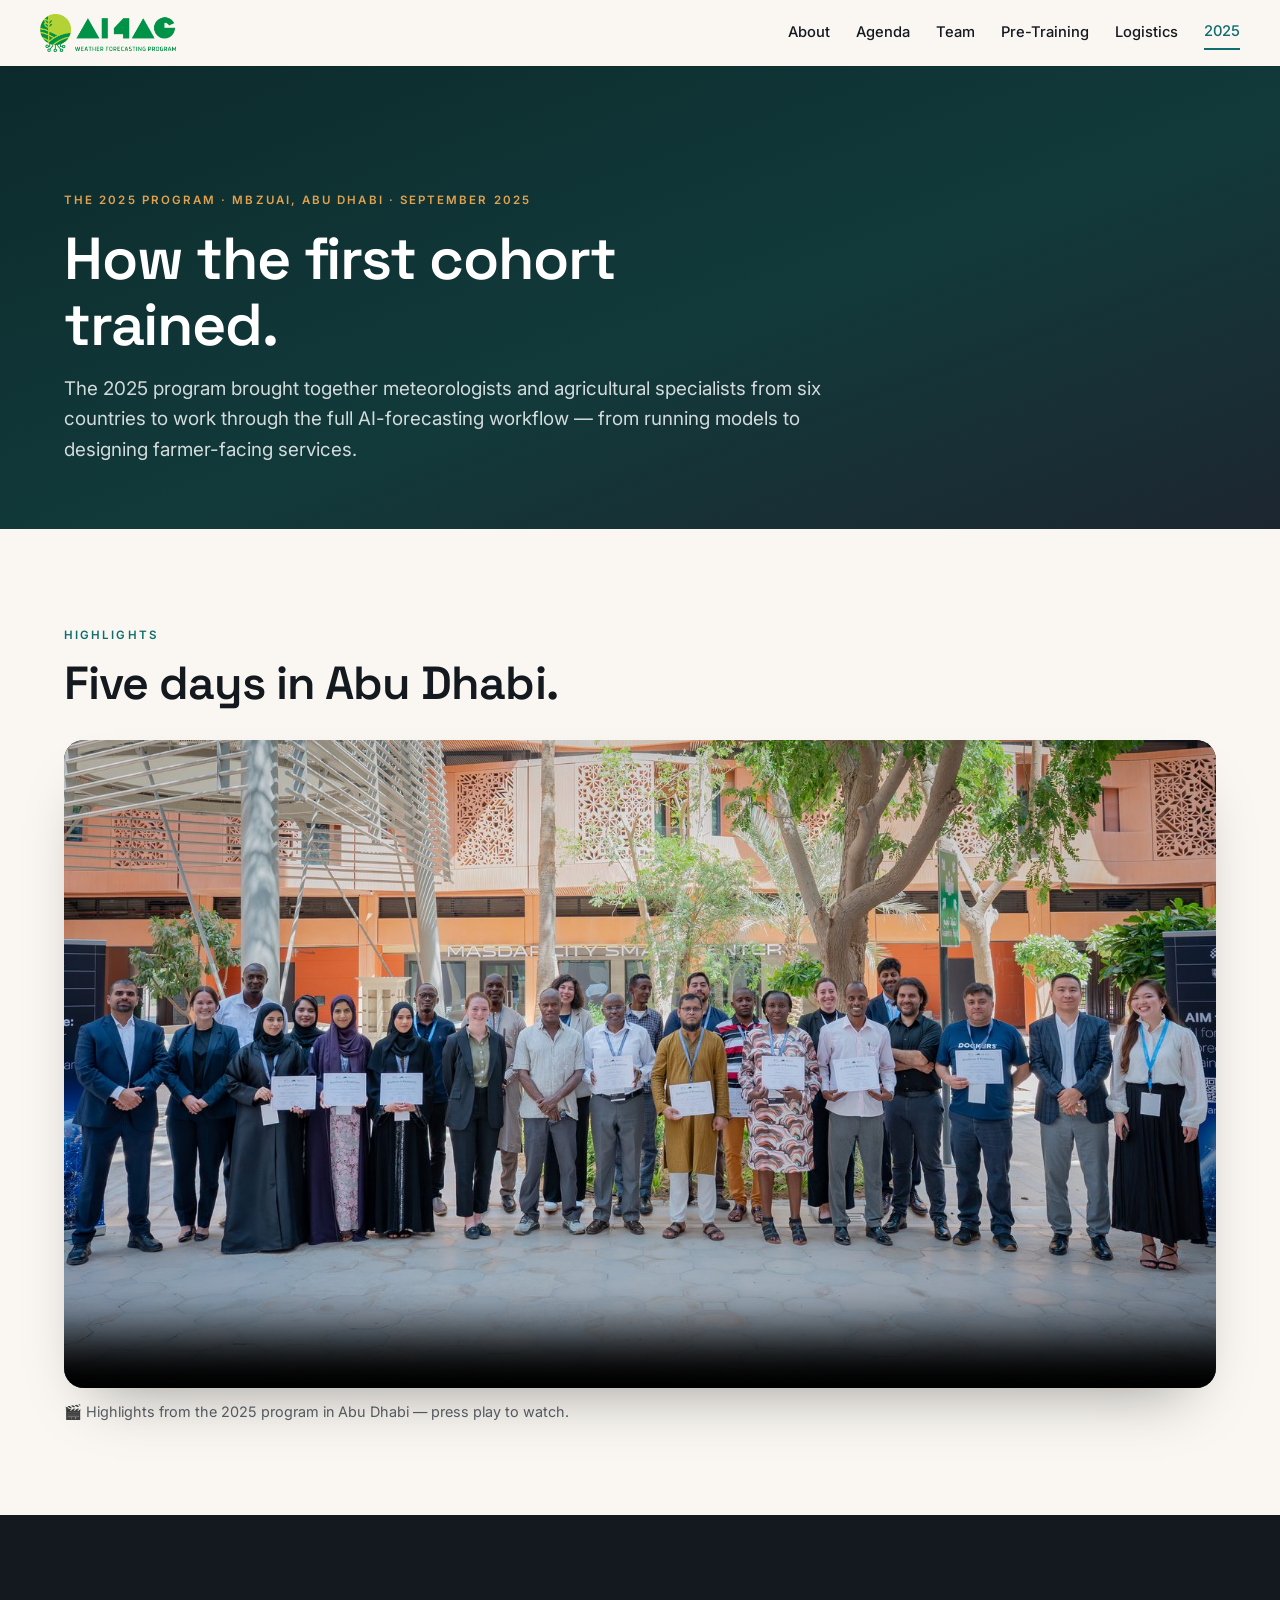
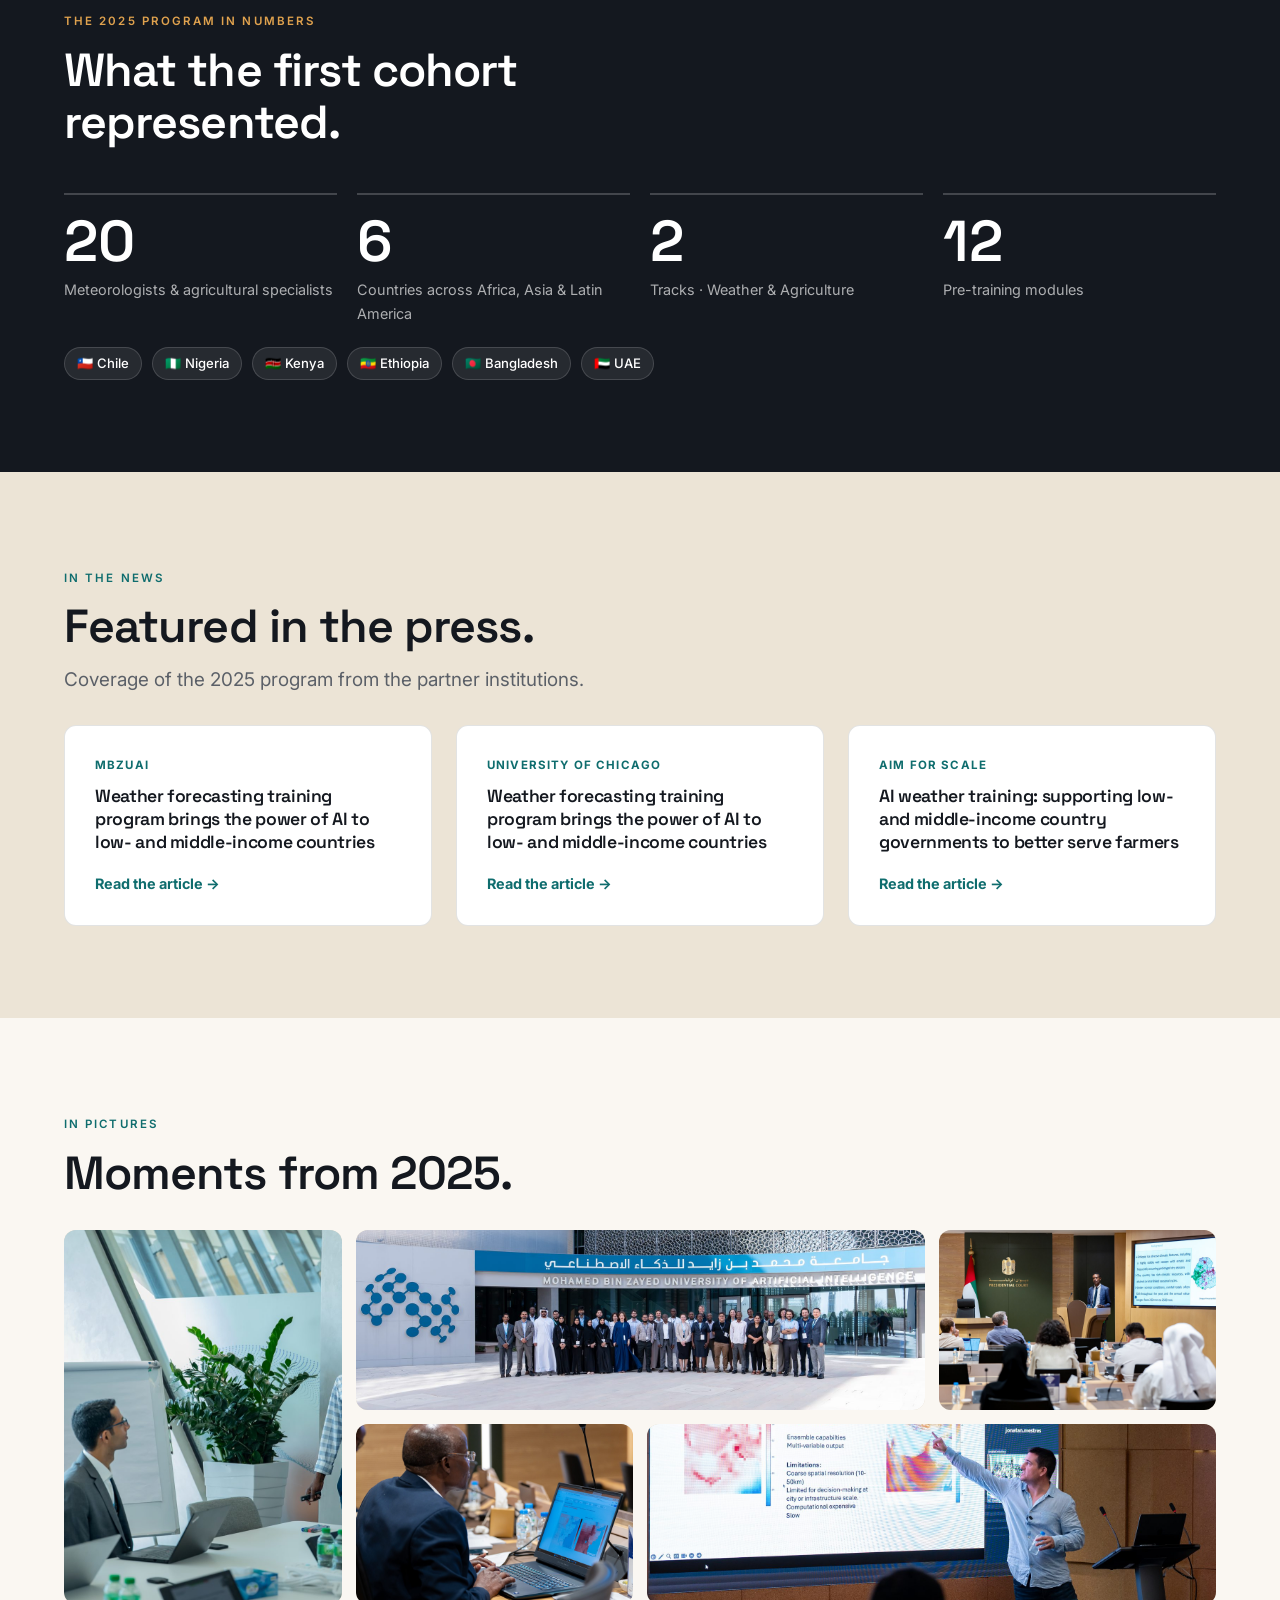
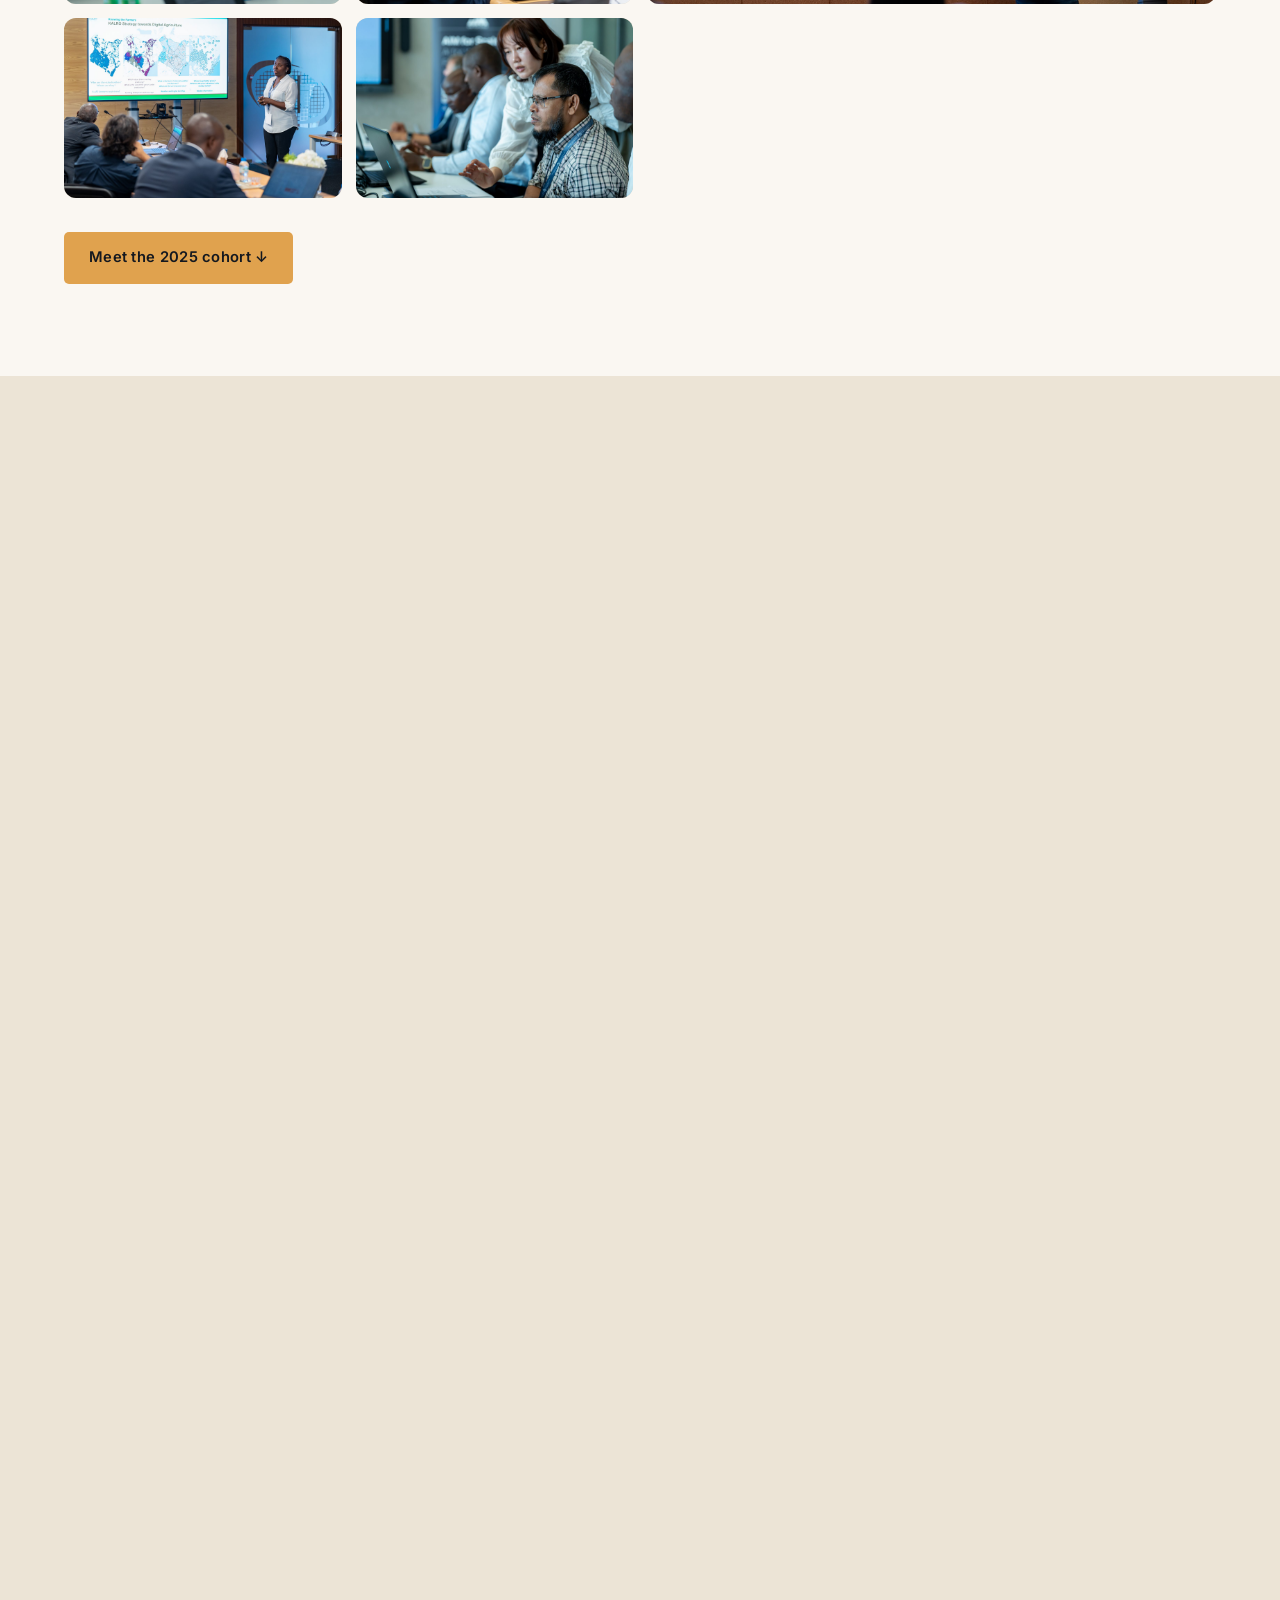
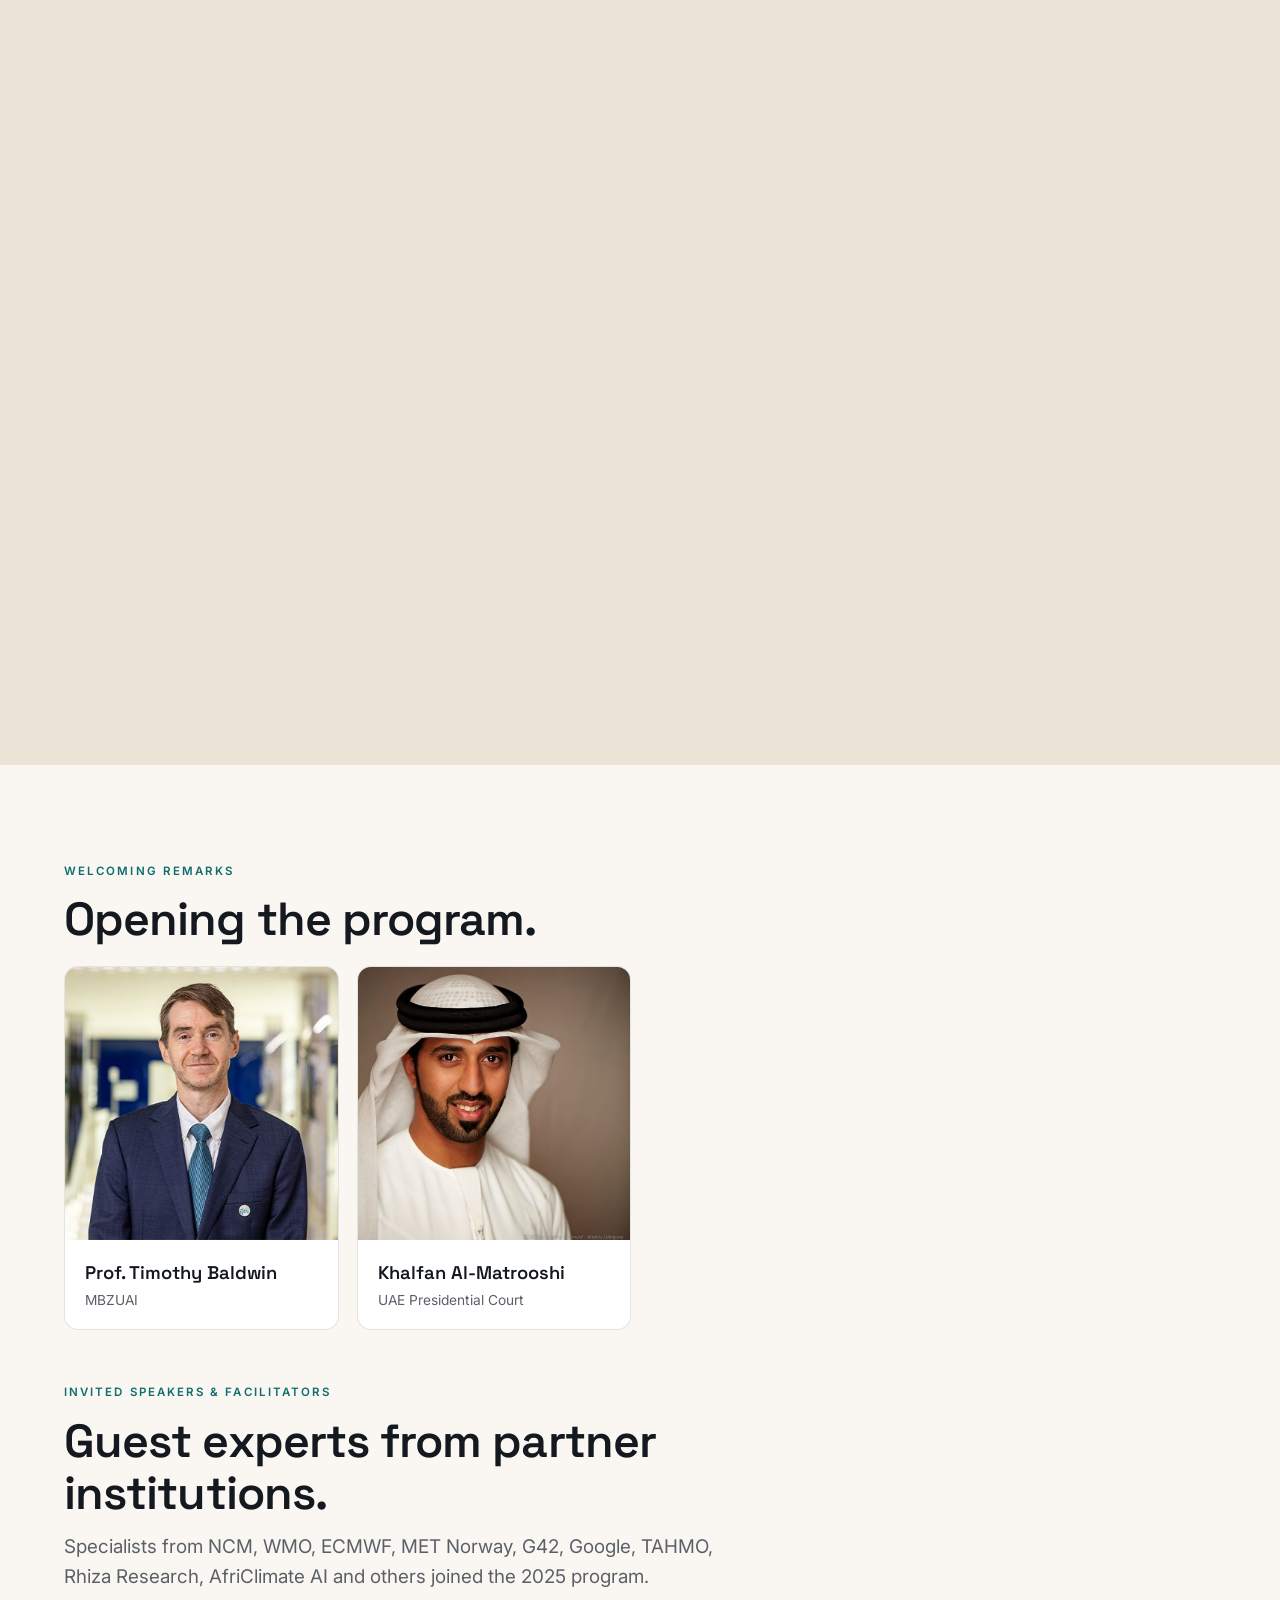
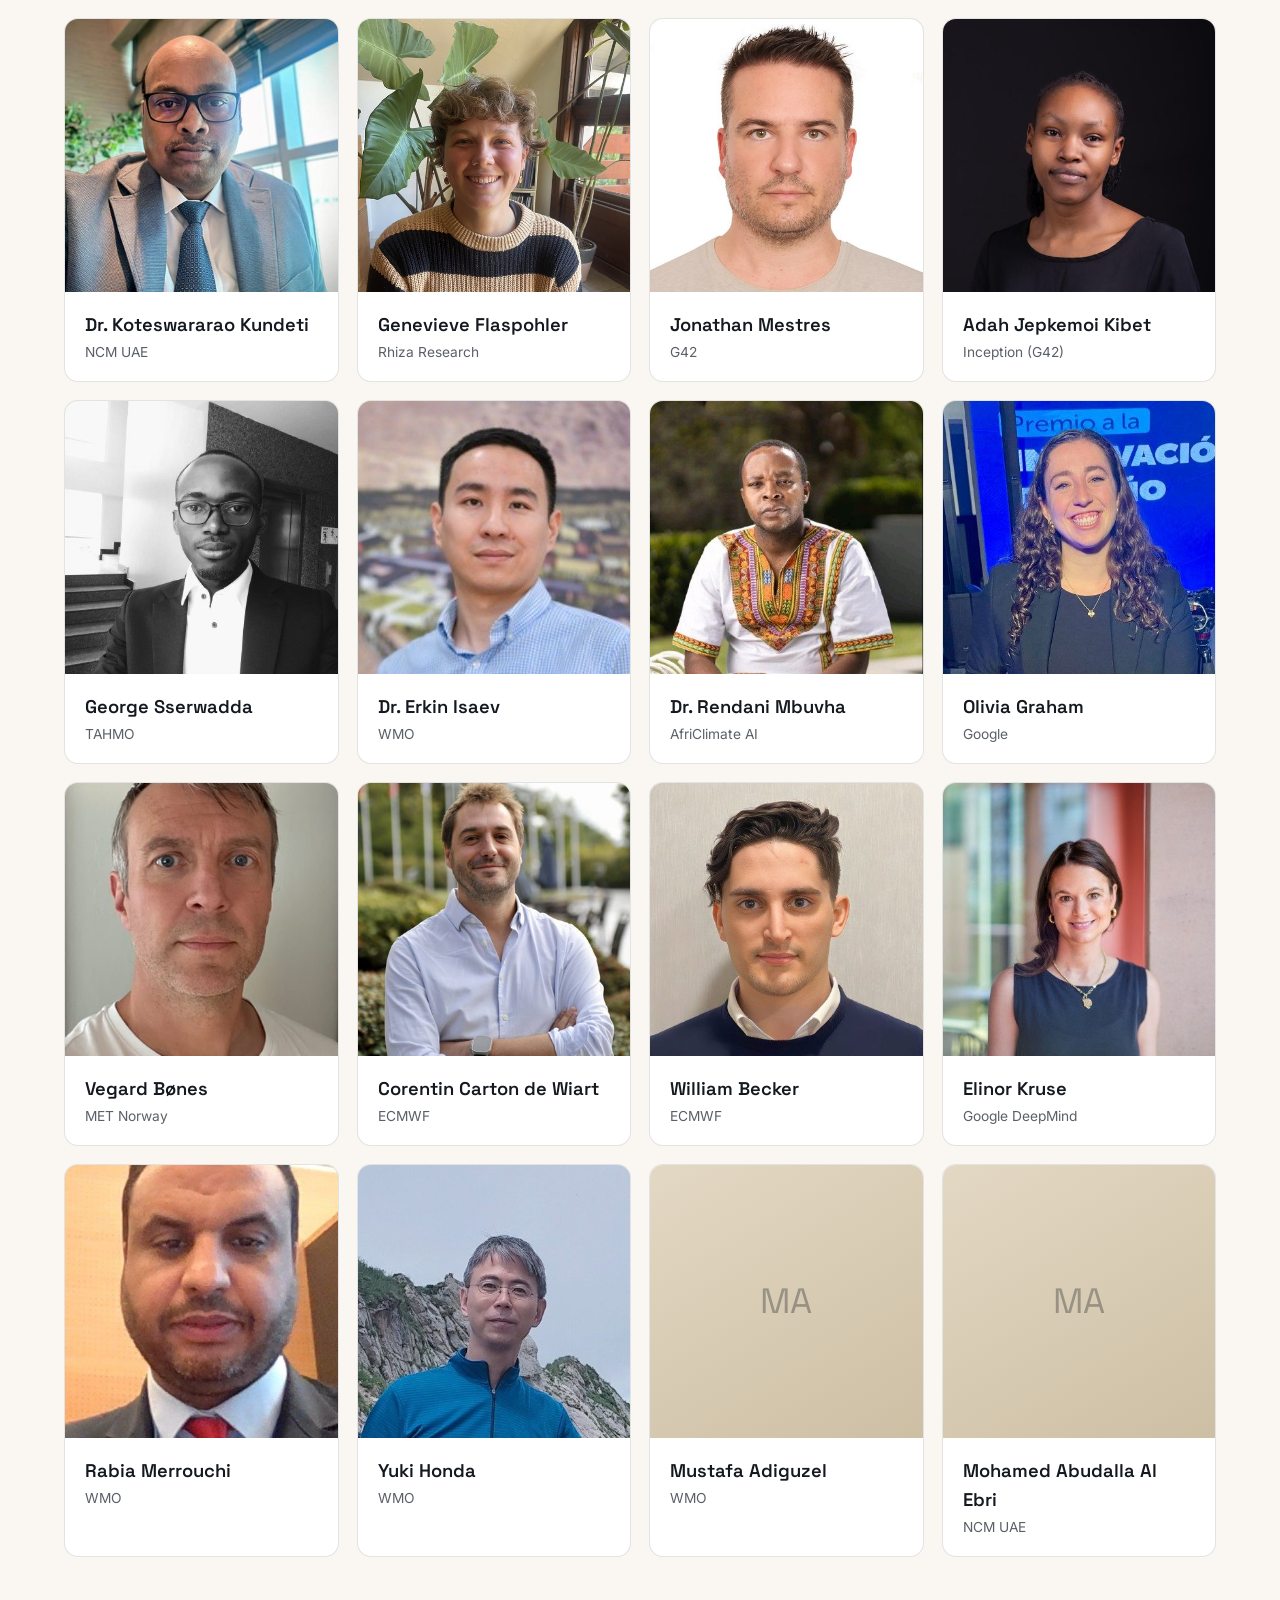
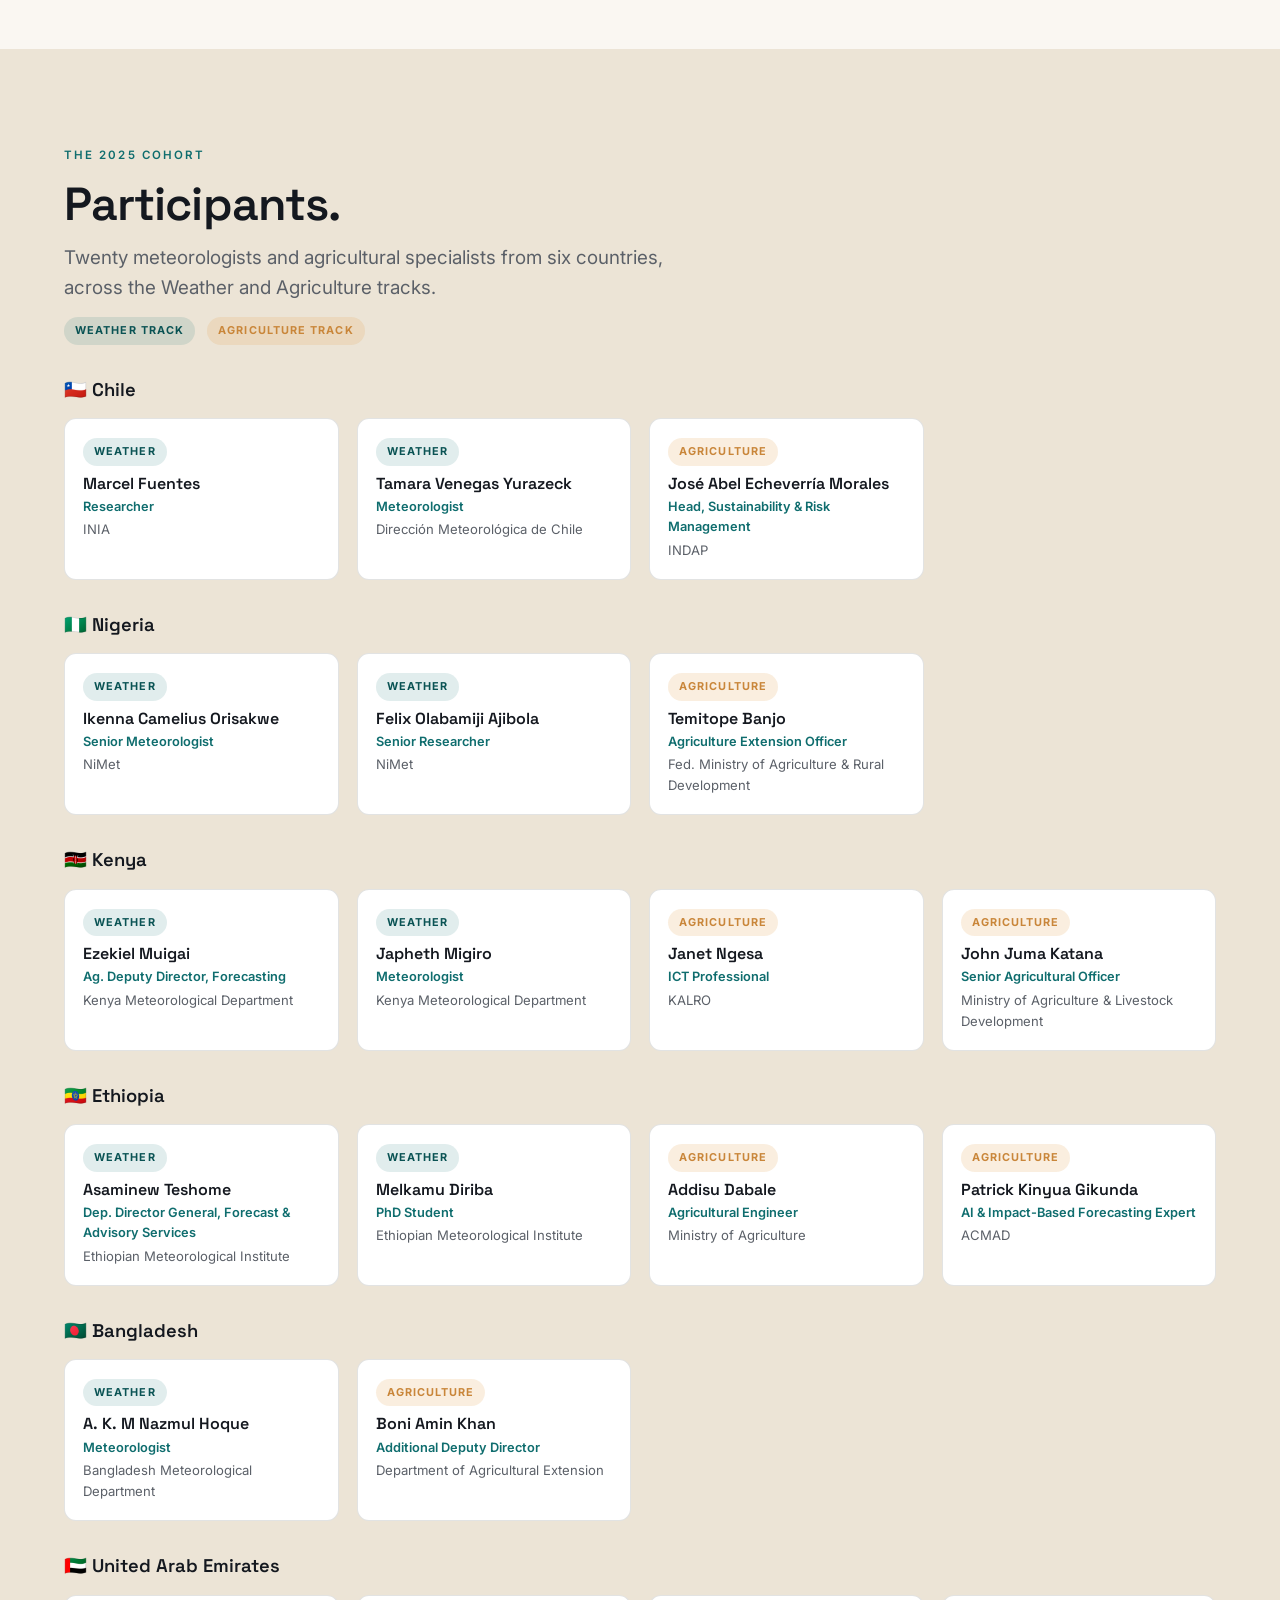
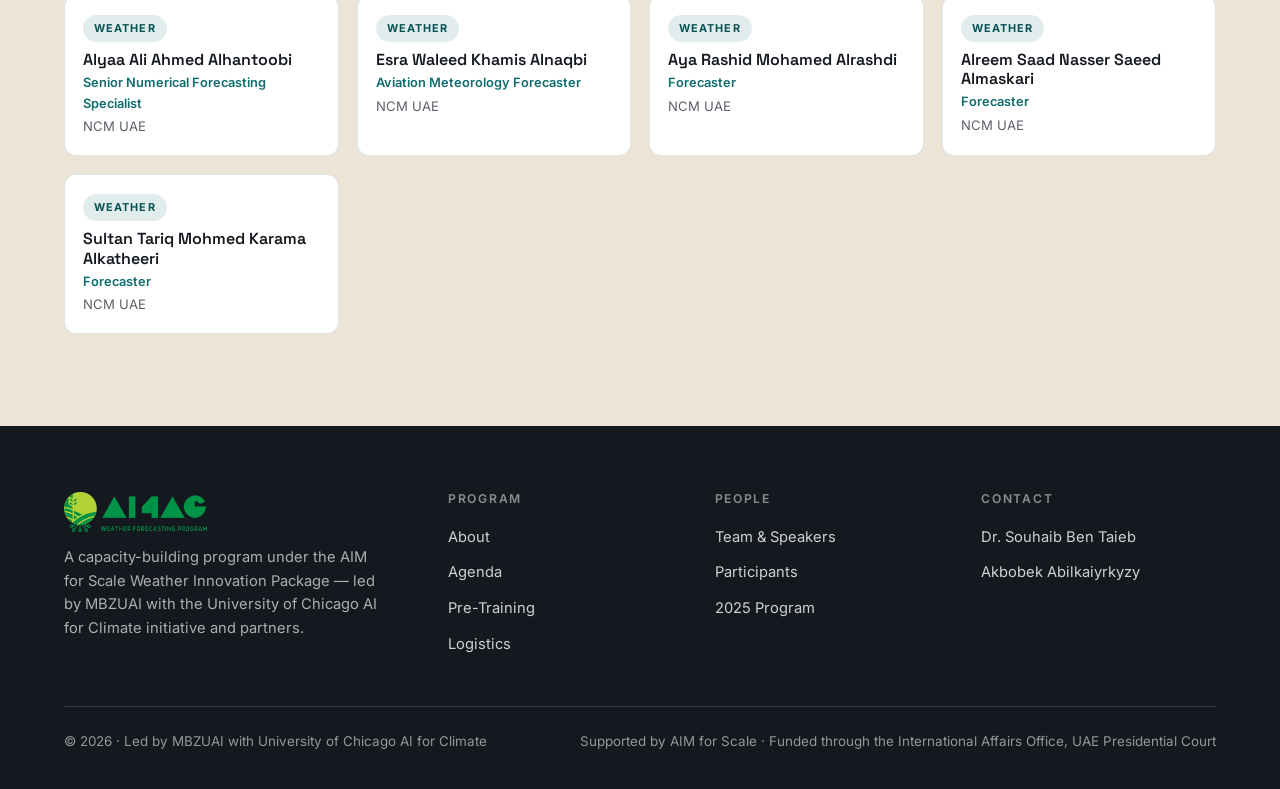
==== commit 0cc51e82: "Updated with countries highlight video pretraining" ====
--- a/2025.html
+++ b/2025.html
@@ -91,7 +91,7 @@
       </video>
       <div class="play" id="playbtn" style="display:none"><span class="btncircle"></span></div>
     </div>
-    <p class="vcap">🎬 The highlight video will play here once added — showing a cohort photo for now.</p>
+    <p class="vcap">🎬 Highlights from the 2025 program in Abu Dhabi — press play to watch.</p>
   </div>
 </section>
 
